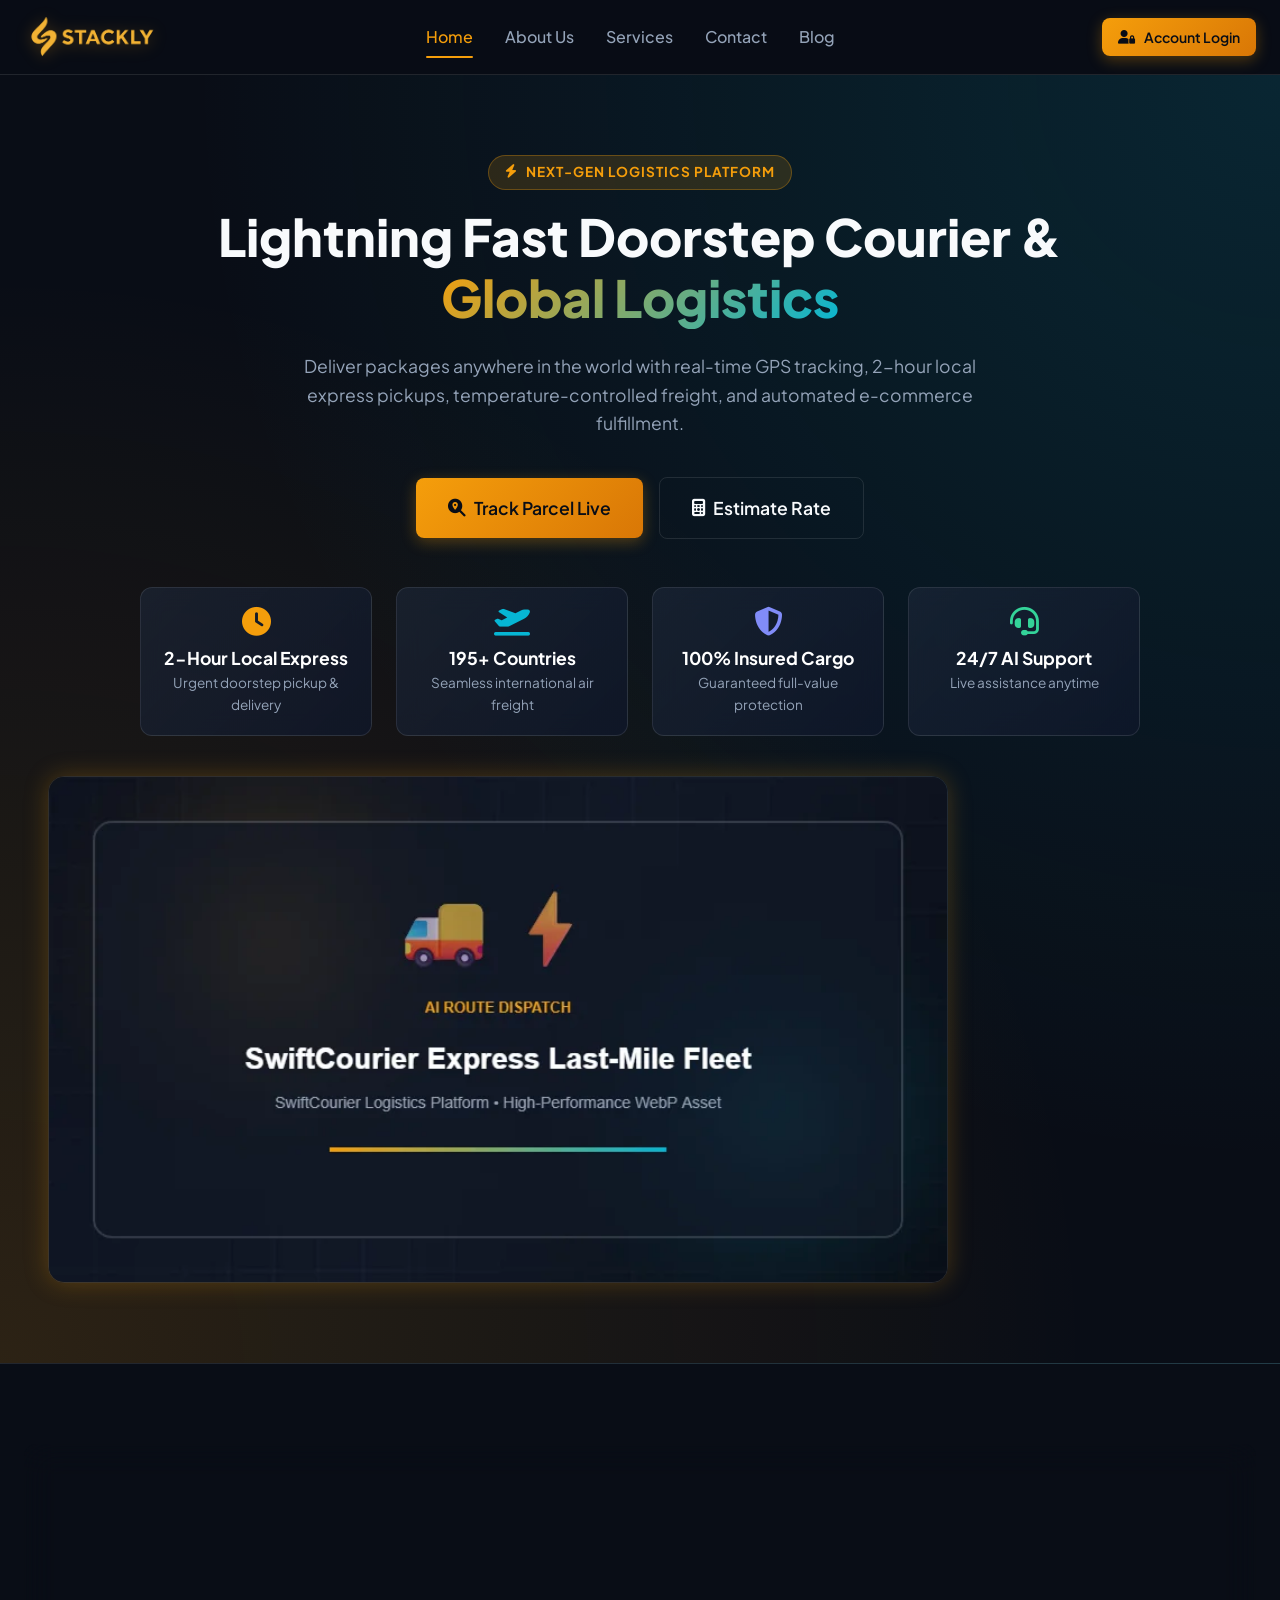
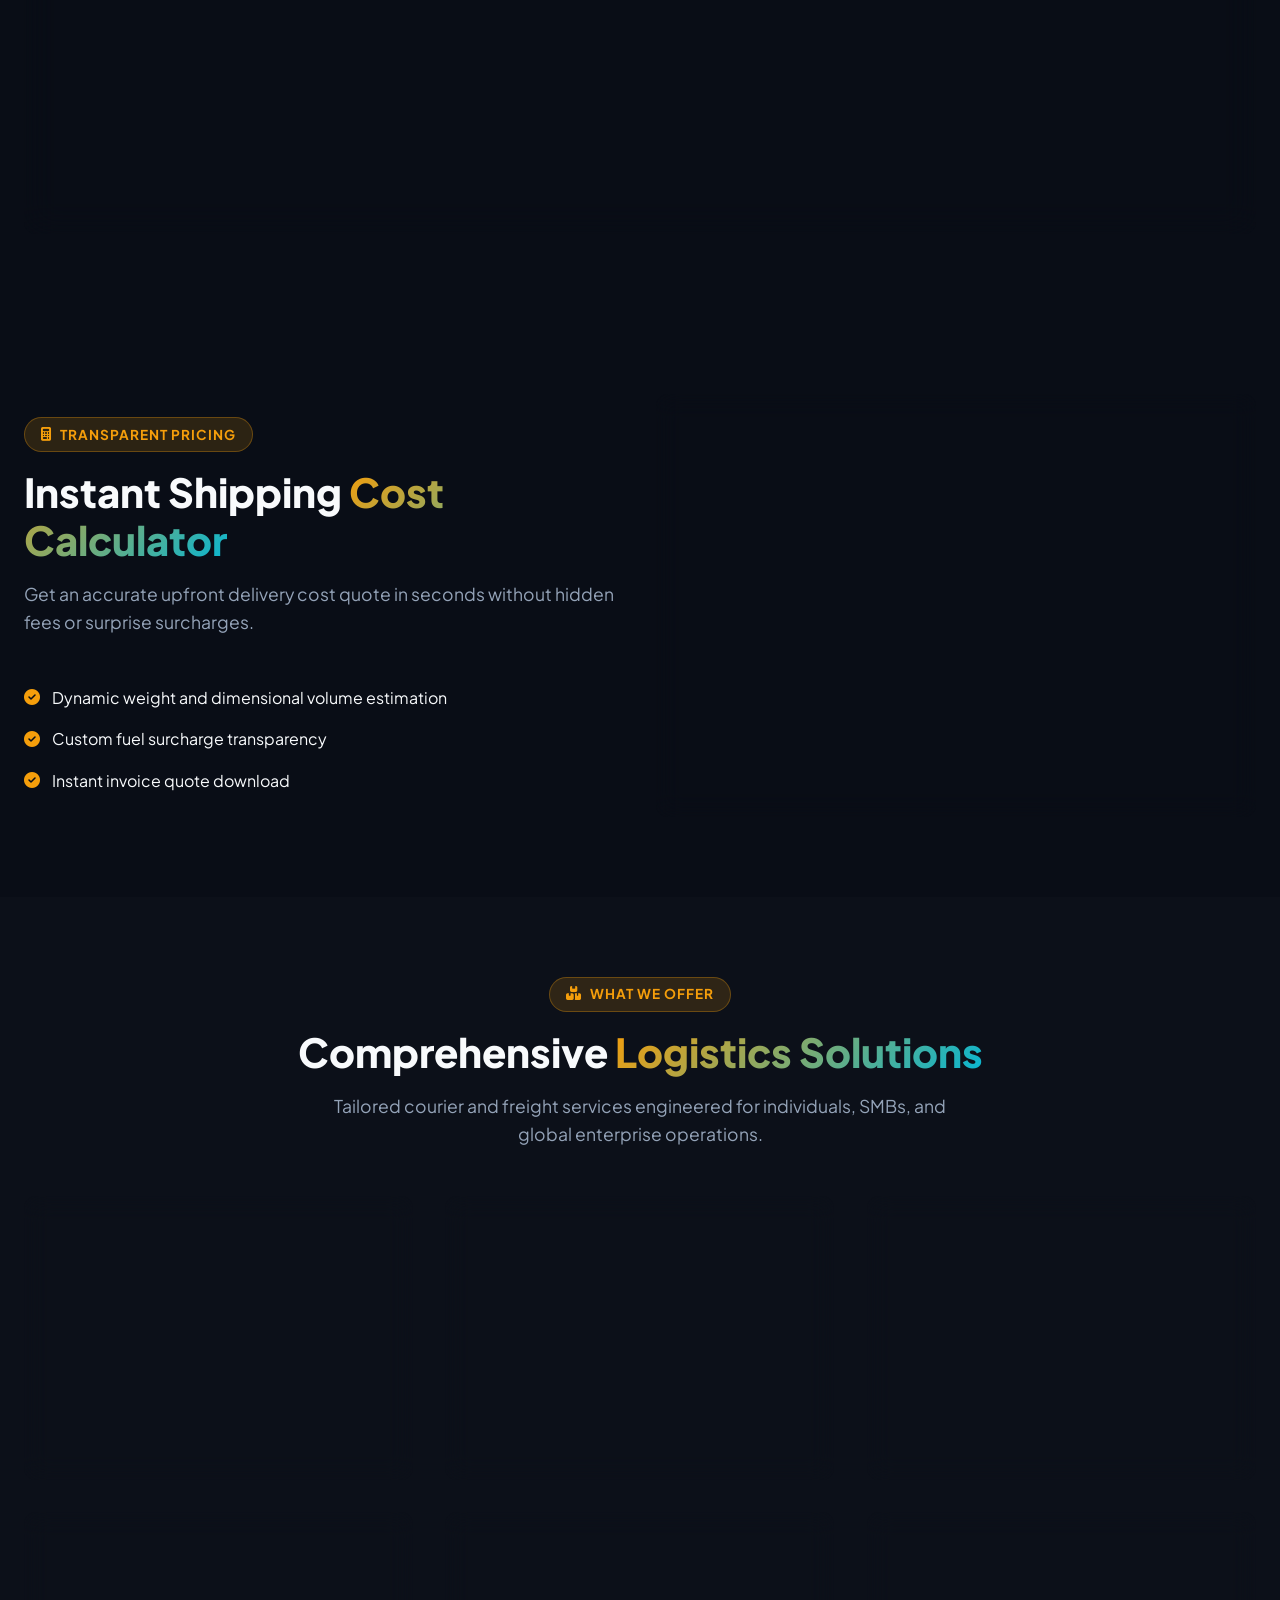
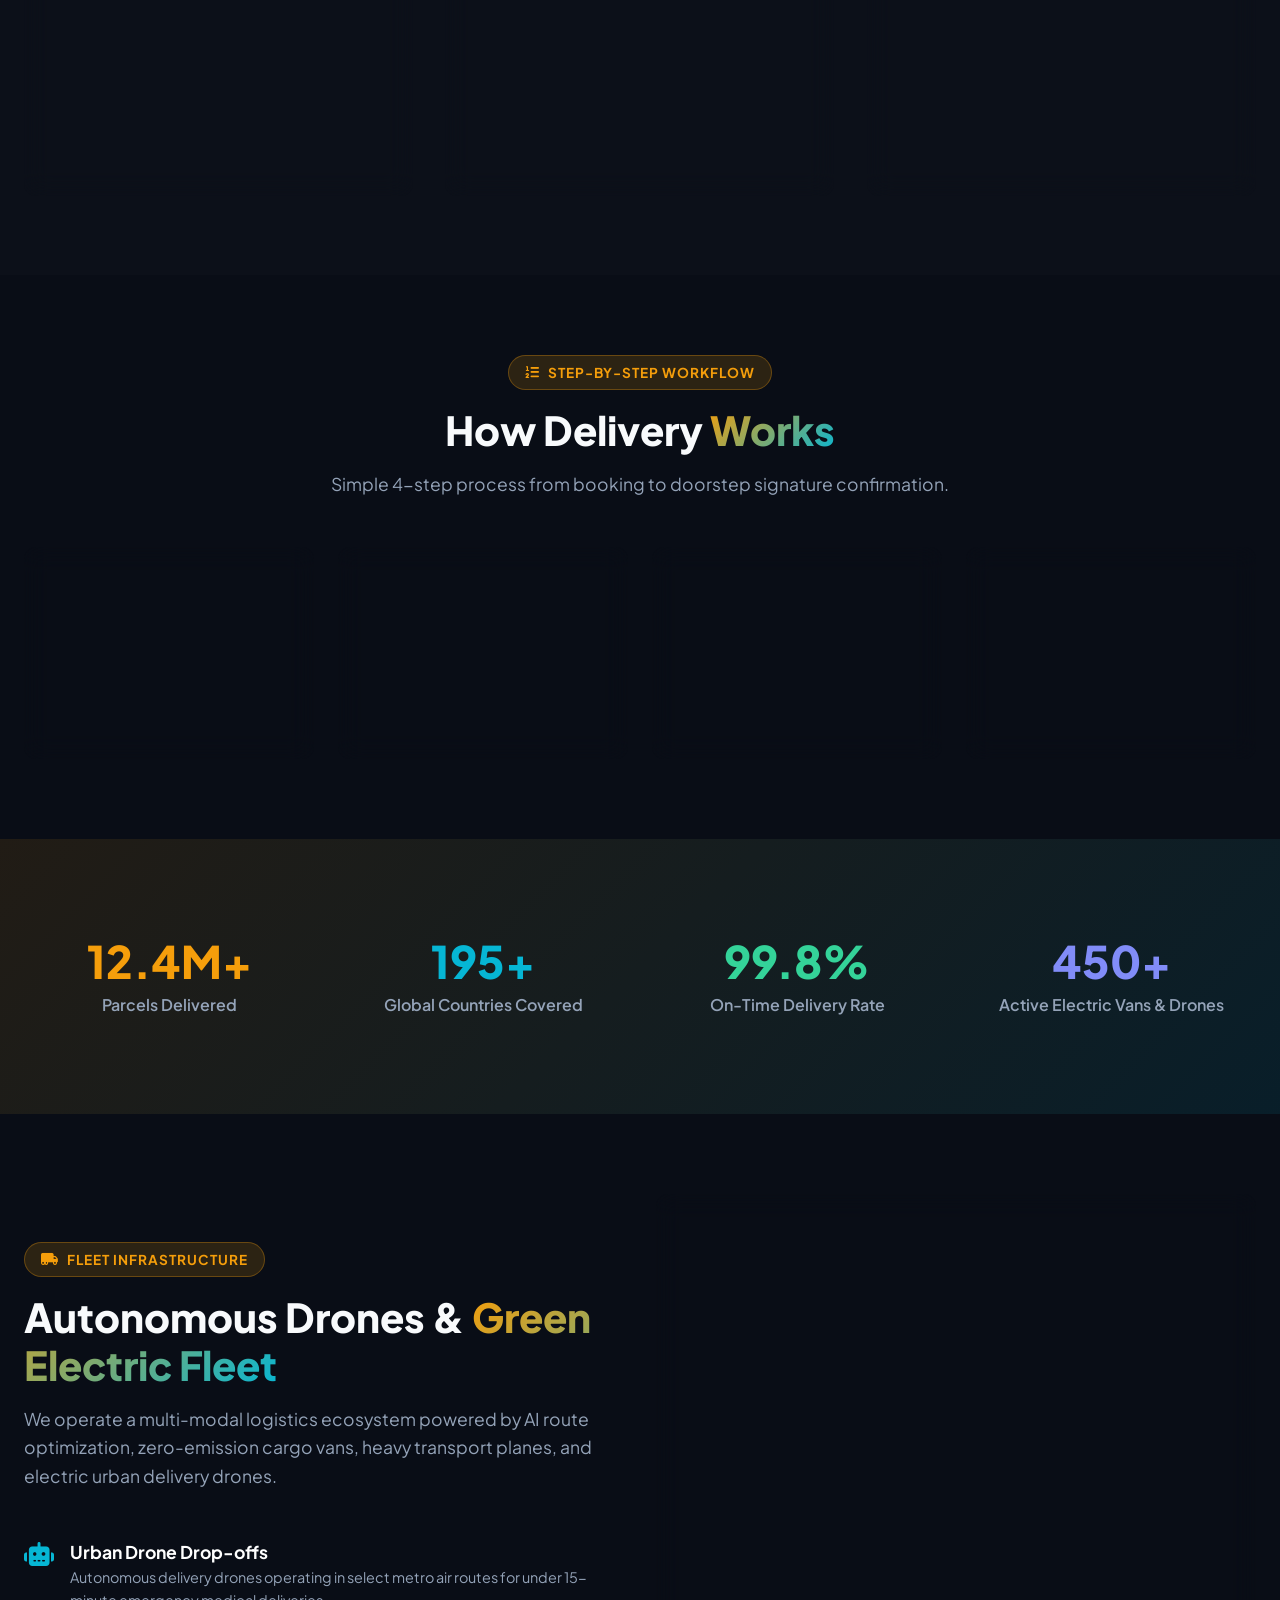
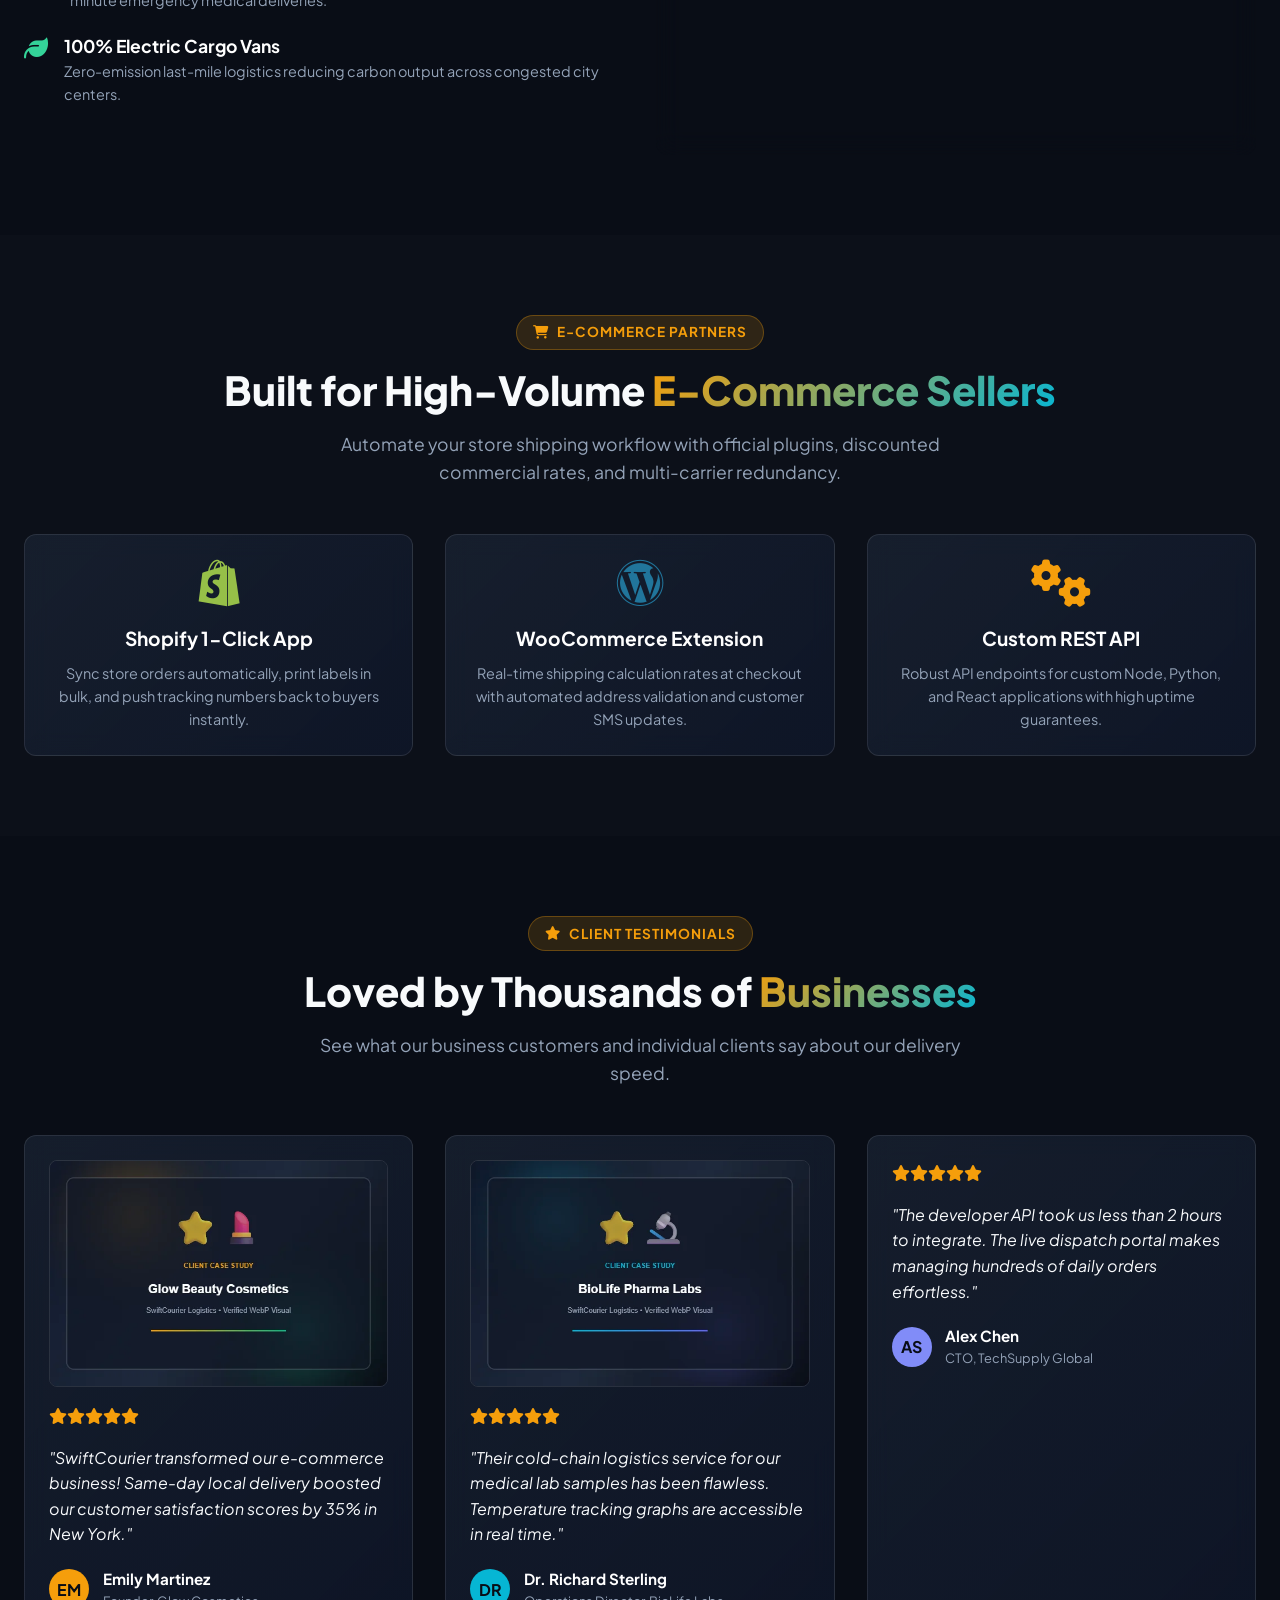
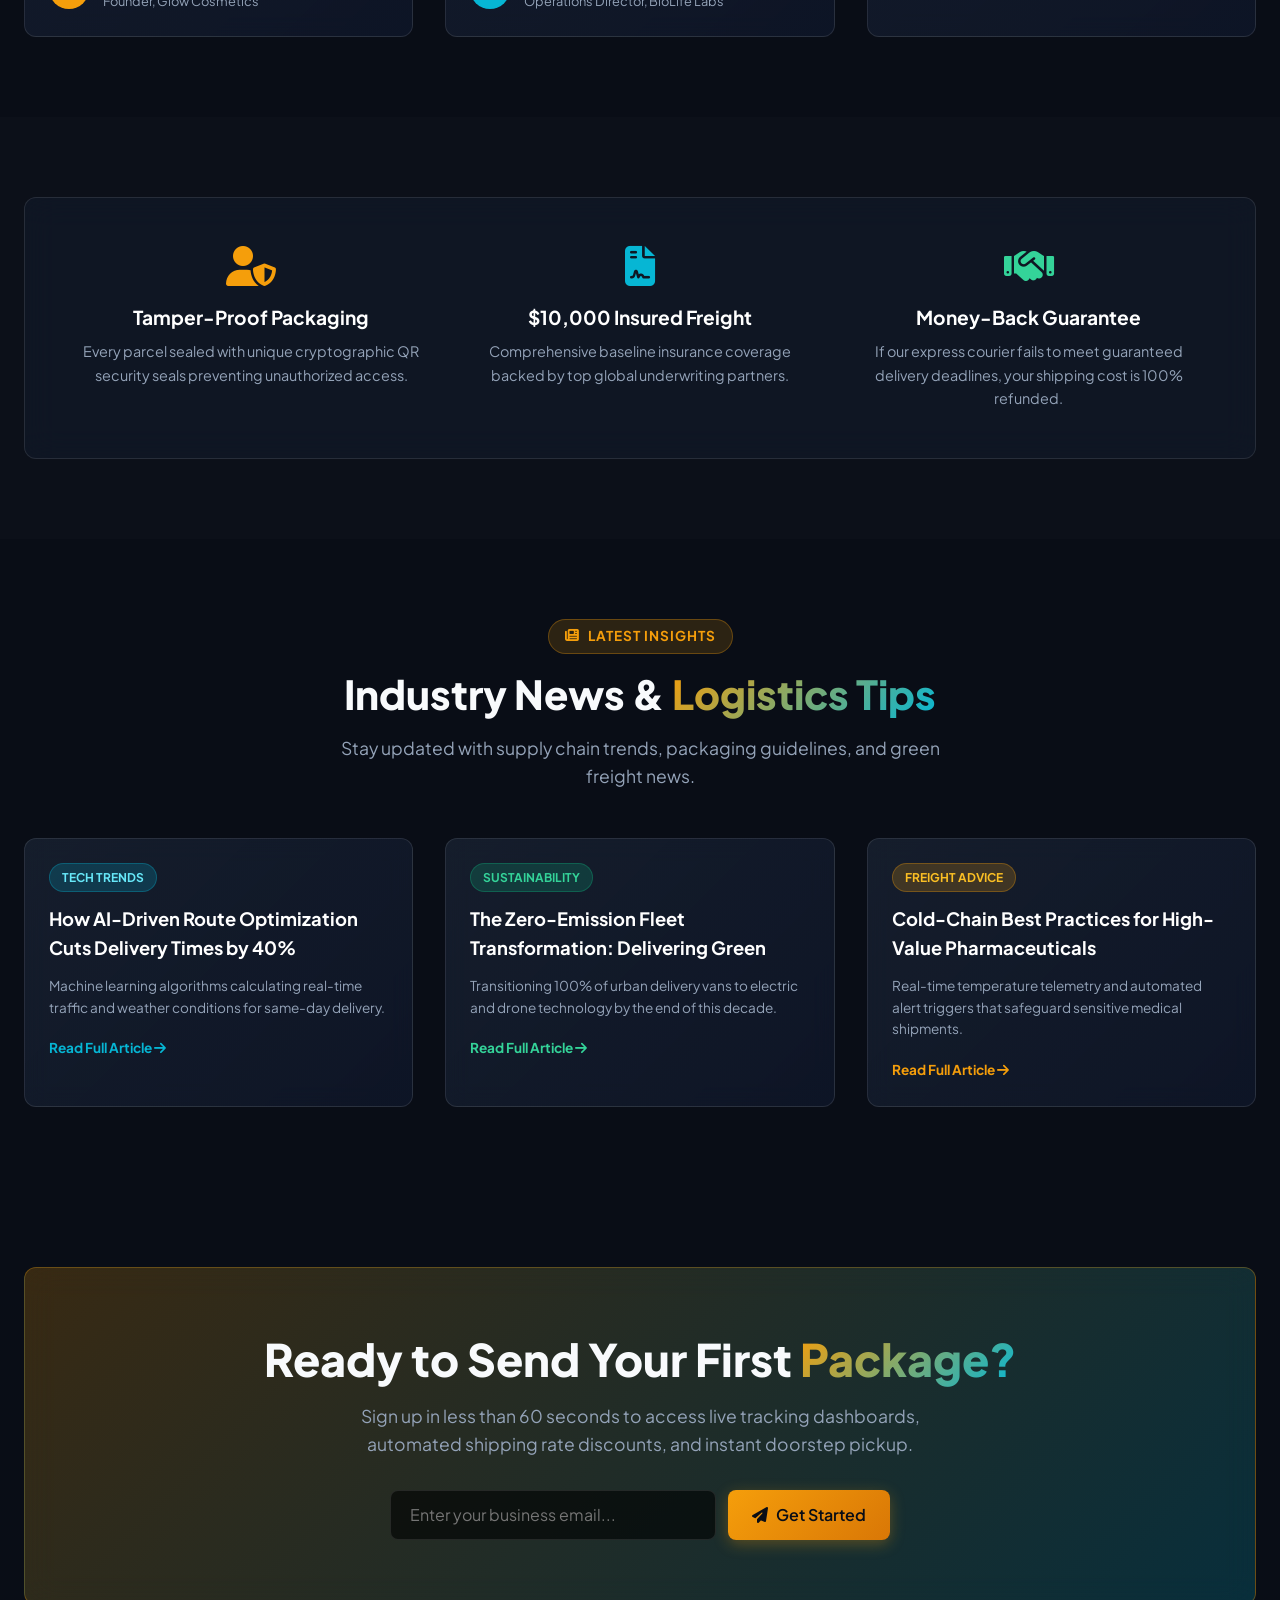
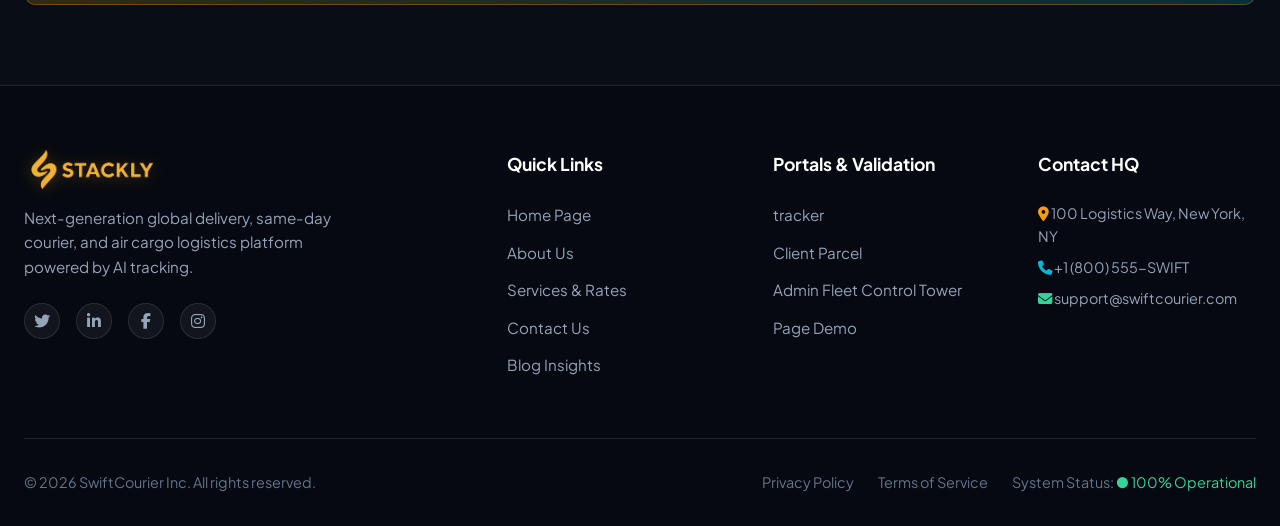
==== index.html @ ee533ea4 "Add files via upload" ====
<!DOCTYPE html>
<html lang="en">
<head>
  <meta charset="UTF-8">
  <meta name="viewport" content="width=device-width, initial-scale=1.0">
  <title>SwiftCourier | Fast, Smart & Global Courier Delivery Service</title>
  <meta name="description" content="Next-generation courier, express delivery, and global logistics service powered by real-time tracking, AI route optimization, and instant rate calculators.">
  <link rel="preconnect" href="https://fonts.googleapis.com">
  <link rel="preconnect" href="https://fonts.gstatic.com" crossorigin>
  <link href="https://fonts.googleapis.com/css2?family=Plus+Jakarta+Sans:wght@400;500;600;700;800&display=swap" rel="stylesheet">
  <link rel="stylesheet" href="https://cdnjs.cloudflare.com/ajax/libs/font-awesome/6.4.0/css/all.min.css">
  <link rel="stylesheet" href="css/main.css">
  <link rel="stylesheet" href="css/responsive.css">
</head>
<body>

  <!-- Site Navigation Header -->
  <header class="site-header">
    <div class="navbar">
      <a href="index.html" class="logo-brand">
        <img src="logo_0950.webp" alt="SwiftCourier Logo" class="brand-logo-img">
      </a>
      
      <nav class="nav-links">
        <a href="index.html" class="nav-link active">Home</a>
        <a href="about.html" class="nav-link">About Us</a>
        <a href="services.html" class="nav-link">Services</a>
        <a href="contact.html" class="nav-link">Contact</a>
        <a href="blog.html" class="nav-link">Blog</a>
      </nav>

      <div class="nav-actions">
        <a href="login.html" class="btn btn-primary btn-sm"><i class="fas fa-user-lock"></i> Account Login</a>
        <button class="mobile-toggle" aria-label="Toggle navigation menu"><i class="fas fa-bars"></i></button>
      </div>
    </div>
  </header>

  <!-- Mobile Drawer -->
  <div class="drawer-overlay"></div>
  <div class="mobile-nav-drawer">
    <div>
      <div class="logo-brand" style="margin-bottom: 2rem;">
        <img src="logo_0950.webp" alt="SwiftCourier Logo" class="brand-logo-img">
      </div>
      <ul style="display: flex; flex-direction: column; gap: 1rem;">
        <li><a href="index.html" class="nav-link active">Home</a></li>
        <li><a href="about.html" class="nav-link">About Us</a></li>
        <li><a href="services.html" class="nav-link">Services</a></li>
        <li><a href="contact.html" class="nav-link">Contact</a></li>
        <li><a href="blog.html" class="nav-link">Blog</a></li>
      </ul>
    </div>
    <div style="display: flex; flex-direction: column; gap: 1rem;">
      <a href="login.html" class="btn btn-primary" style="width: 100%;"><i class="fas fa-user-lock"></i> Account Login</a>
    </div>
  </div>

  <main>
    <!-- SECTION 1: HERO SECTION -->
    <section class="page-hero" style="padding-top: 5rem; padding-bottom: 5rem;">
      <div class="section-wrapper" style="padding-top: 0; padding-bottom: 0;">
        <span class="section-tag"><i class="fas fa-bolt"></i> Next-Gen Logistics Platform</span>
        <h1 class="section-title" style="font-size: 3.2rem; max-width: 900px; margin: 0 auto 1.5rem;">
          Lightning Fast Doorstep Courier & <span>Global Logistics</span>
        </h1>
        <p class="section-desc" style="max-width: 720px; margin: 0 auto 2.5rem;">
          Deliver packages anywhere in the world with real-time GPS tracking, 2-hour local express pickups, temperature-controlled freight, and automated e-commerce fulfillment.
        </p>
        <div class="hero-actions flex-center" style="gap: 1rem; margin-bottom: 3rem;">
          <a href="404.html" class="btn btn-primary btn-lg"><i class="fas fa-search-location"></i> Track Parcel Live</a>
          <a href="404.html" class="btn btn-outline btn-lg"><i class="fas fa-calculator"></i> Estimate Rate</a>
        </div>
        
        <div class="grid-4" style="max-width: 1000px; margin: 0 auto;">
          <div class="glass-card text-center" style="padding: 1.2rem;">
            <i class="fas fa-clock" style="font-size: 1.8rem; color: var(--primary); margin-bottom: 0.5rem;"></i>
            <h4 style="font-size: 1.1rem; color: #fff;">2-Hour Local Express</h4>
            <p style="font-size: 0.85rem; color: var(--text-muted);">Urgent doorstep pickup & delivery</p>
          </div>
          <div class="glass-card text-center" style="padding: 1.2rem;">
            <i class="fas fa-plane-departure" style="font-size: 1.8rem; color: var(--accent); margin-bottom: 0.5rem;"></i>
            <h4 style="font-size: 1.1rem; color: #fff;">195+ Countries</h4>
            <p style="font-size: 0.85rem; color: var(--text-muted);">Seamless international air freight</p>
          </div>
          <div class="glass-card text-center" style="padding: 1.2rem;">
            <i class="fas fa-shield-alt" style="font-size: 1.8rem; color: #818cf8; margin-bottom: 0.5rem;"></i>
            <h4 style="font-size: 1.1rem; color: #fff;">100% Insured Cargo</h4>
            <p style="font-size: 0.85rem; color: var(--text-muted);">Guaranteed full-value protection</p>
          </div>
          <div class="glass-card text-center" style="padding: 1.2rem;">
            <i class="fas fa-headset" style="font-size: 1.8rem; color: #34d399; margin-bottom: 0.5rem;"></i>
            <h4 style="font-size: 1.1rem; color: #fff;">24/7 AI Support</h4>
            <p style="font-size: 0.85rem; color: var(--text-muted);">Live assistance anytime</p>
          </div>
        </div>

        <div style="margin-top: 2.5rem; text-align: center;">
          <img src="assets/hero_delivery.webp" alt="SwiftCourier Express Delivery Fleet" style="width: 100%; max-width: 900px; border-radius: 16px; border: 1px solid var(--border-glass); box-shadow: var(--shadow-glow);">
        </div>
      </div>
    </section>

    <!-- SECTION 2: REAL-TIME TRACKING WIDGET -->
    <section id="trackingSection" class="section-wrapper">
      <div class="glass-panel" style="padding: 3rem; background: linear-gradient(135deg, rgba(17, 24, 39, 0.9) 0%, rgba(9, 13, 22, 0.95) 100%);">
        <div class="text-center">
          <span class="section-tag"><i class="fas fa-satellite"></i> Live Satellite Tracking</span>
          <h2 class="section-title">Track Your <span>Package Status</span></h2>
          <p class="section-desc">Enter your 10-digit tracking code below for instant live status updates.</p>
        </div>

        <form id="trackingForm" style="max-width: 650px; margin: 0 auto;">
          <div class="tracking-input-box" style="display: flex; gap: 0.75rem; background: rgba(0,0,0,0.5); padding: 0.5rem; border: 1px solid var(--border-glass); border-radius: var(--radius-sm);">
            <input type="text" id="trackingInput" class="form-input" placeholder="e.g. TRK-8849-NY" style="border: none; background: transparent; font-size: 1.1rem;" required>
            <button type="submit" class="btn btn-primary"><i class="fas fa-search"></i> Track Package</button>
          </div>
          <p style="font-size: 0.85rem; color: var(--text-dim); text-align: center; margin-top: 0.75rem;">
            Demo tracking codes to try: <strong style="color: var(--primary);">TRK-8849-NY</strong> or <strong style="color: var(--accent);">TRK-9921-LA</strong>
          </p>
        </form>

        <div id="trackingResultBox"></div>
      </div>
    </section>

    <!-- SECTION 3: INSTANT RATE & SHIPPING CALCULATOR -->
    <section id="calculatorSection" class="section-wrapper">
      <div class="grid-2" style="align-items: center;">
        <div>
          <span class="section-tag"><i class="fas fa-calculator"></i> Transparent Pricing</span>
          <h2 class="section-title">Instant Shipping <span>Cost Calculator</span></h2>
          <p class="section-desc">Get an accurate upfront delivery cost quote in seconds without hidden fees or surprise surcharges.</p>
          <ul style="display: flex; flex-direction: column; gap: 1rem;">
            <li style="display: flex; gap: 0.75rem; align-items: center;"><i class="fas fa-check-circle" style="color: var(--primary);"></i> Dynamic weight and dimensional volume estimation</li>
            <li style="display: flex; gap: 0.75rem; align-items: center;"><i class="fas fa-check-circle" style="color: var(--primary);"></i> Custom fuel surcharge transparency</li>
            <li style="display: flex; gap: 0.75rem; align-items: center;"><i class="fas fa-check-circle" style="color: var(--primary);"></i> Instant invoice quote download</li>
          </ul>
        </div>

        <div class="glass-card" style="padding: 2.5rem;">
          <h3 style="font-size: 1.3rem; margin-bottom: 1.5rem; color: #fff;">Estimate Delivery Cost</h3>
          <form id="rateCalcForm">
            <div class="form-group">
              <label class="form-label">Service Type</label>
              <select id="calcService" class="form-select">
                <option value="express">Standard Express Delivery</option>
                <option value="same-day">Same-Day Local Courier</option>
                <option value="air-cargo">International Priority Air Freight</option>
                <option value="cold-chain">Cold-Chain Temperature Controlled</option>
              </select>
            </div>
            <div class="grid-2" style="gap: 1rem;">
              <div class="form-group">
                <label class="form-label">Weight (kg)</label>
                <input type="number" id="calcWeight" class="form-input" value="2.5" min="0.1" step="0.1" required>
              </div>
              <div class="form-group">
                <label class="form-label">Destination Zone</label>
                <select id="calcDistance" class="form-select">
                  <option value="domestic">Domestic City-to-City</option>
                  <option value="regional">Regional Cross-Border</option>
                  <option value="international">Global International</option>
                </select>
              </div>
            </div>
            <button type="submit" class="btn btn-primary" style="width: 100%; margin-top: 0.5rem;"><i class="fas fa-calculator"></i> Calculate Estimate</button>
          </form>

          <div id="calcOutput" style="margin-top: 1.5rem;"></div>
        </div>
      </div>
    </section>

    <!-- SECTION 4: CORE SERVICES HIGHLIGHTS -->
    <section class="section-wrapper" style="background: rgba(255,255,255,0.01);">
      <div class="text-center">
        <span class="section-tag"><i class="fas fa-boxes"></i> What We Offer</span>
        <h2 class="section-title">Comprehensive <span>Logistics Solutions</span></h2>
        <p class="section-desc">Tailored courier and freight services engineered for individuals, SMBs, and global enterprise operations.</p>
      </div>

      <div class="grid-3">
        <div class="glass-card">
          <div style="width: 50px; height: 50px; background: var(--primary-light); color: var(--primary); border-radius: 10px; display: flex; align-items: center; justify-content: center; font-size: 1.5rem; margin-bottom: 1.25rem;">
            <i class="fas fa-motorcycle"></i>
          </div>
          <h3 style="font-size: 1.3rem; margin-bottom: 0.75rem; color: #fff;">Same-Day Express Courier</h3>
          <p style="color: var(--text-muted); font-size: 0.95rem; margin-bottom: 1.25rem;">Immediate courier dispatch for urgent document drop-offs and lightweight retail parcels within 2 to 4 hours.</p>
          <a href="404.html" style="color: var(--primary); font-weight: 700; font-size: 0.9rem;">Learn More <i class="fas fa-arrow-right"></i></a>
        </div>

        <div class="glass-card">
          <div style="width: 50px; height: 50px; background: var(--accent-light); color: var(--accent); border-radius: 10px; display: flex; align-items: center; justify-content: center; font-size: 1.5rem; margin-bottom: 1.25rem;">
            <i class="fas fa-plane"></i>
          </div>
          <h3 style="font-size: 1.3rem; margin-bottom: 0.75rem; color: #fff;">Global Air Cargo Freight</h3>
          <p style="color: var(--text-muted); font-size: 0.95rem; margin-bottom: 1.25rem;">Worldwide priority flight charters and commercial cargo freight with automated customs documentation clearance.</p>
          <a href="404.html" style="color: var(--accent); font-weight: 700; font-size: 0.9rem;">Learn More <i class="fas fa-arrow-right"></i></a>
        </div>

        <div class="glass-card">
          <div style="width: 50px; height: 50px; background: rgba(99, 102, 241, 0.15); color: #818cf8; border-radius: 10px; display: flex; align-items: center; justify-content: center; font-size: 1.5rem; margin-bottom: 1.25rem;">
            <i class="fas fa-snowflake"></i>
          </div>
          <h3 style="font-size: 1.3rem; margin-bottom: 0.75rem; color: #fff;">Cold-Chain & Fragile Logistics</h3>
          <p style="color: var(--text-muted); font-size: 0.95rem; margin-bottom: 1.25rem;">Temperature-controlled containers monitored by IoT sensors for vaccines, fresh food, and high-tech electronics.</p>
          <a href="404.html" style="color: #818cf8; font-weight: 700; font-size: 0.9rem;">Learn More <i class="fas fa-arrow-right"></i></a>
        </div>

        <div class="glass-card">
          <div style="width: 50px; height: 50px; background: rgba(16, 185, 129, 0.15); color: #34d399; border-radius: 10px; display: flex; align-items: center; justify-content: center; font-size: 1.5rem; margin-bottom: 1.25rem;">
            <i class="fas fa-warehouse"></i>
          </div>
          <h3 style="font-size: 1.3rem; margin-bottom: 0.75rem; color: #fff;">E-Commerce Warehousing</h3>
          <p style="color: var(--text-muted); font-size: 0.95rem; margin-bottom: 1.25rem;">Strategic micro-fulfillment centers offering automated pick, pack, and reverse logistics returns management.</p>
          <a href="404.html" style="color: #34d399; font-weight: 700; font-size: 0.9rem;">Learn More <i class="fas fa-arrow-right"></i></a>
        </div>

        <div class="glass-card">
          <div style="width: 50px; height: 50px; background: rgba(245, 158, 11, 0.15); color: var(--primary); border-radius: 10px; display: flex; align-items: center; justify-content: center; font-size: 1.5rem; margin-bottom: 1.25rem;">
            <i class="fas fa-door-open"></i>
          </div>
          <h3 style="font-size: 1.3rem; margin-bottom: 0.75rem; color: #fff;">Door-to-Door Pickup</h3>
          <p style="color: var(--text-muted); font-size: 0.95rem; margin-bottom: 1.25rem;">Schedule a courier directly to your home or office address with flexible pick-up time slot scheduling.</p>
          <a href="404.html" style="color: var(--primary); font-weight: 700; font-size: 0.9rem;">Learn More <i class="fas fa-arrow-right"></i></a>
        </div>

        <div class="glass-card">
          <div style="width: 50px; height: 50px; background: rgba(6, 182, 212, 0.15); color: var(--accent); border-radius: 10px; display: flex; align-items: center; justify-content: center; font-size: 1.5rem; margin-bottom: 1.25rem;">
            <i class="fas fa-code"></i>
          </div>
          <h3 style="font-size: 1.3rem; margin-bottom: 0.75rem; color: #fff;">Developer API Integrations</h3>
          <p style="color: var(--text-muted); font-size: 0.95rem; margin-bottom: 1.25rem;">Seamlessly integrate live tracking, rate quotes, and label creation directly into your custom checkout funnel.</p>
          <a href="404.html" style="color: var(--accent); font-weight: 700; font-size: 0.9rem;">Learn More <i class="fas fa-arrow-right"></i></a>
        </div>
      </div>
    </section>

    <!-- SECTION 5: HOW IT WORKS (4-STEP PROCESS) -->
    <section class="section-wrapper">
      <div class="text-center">
        <span class="section-tag"><i class="fas fa-list-ol"></i> Step-By-Step Workflow</span>
        <h2 class="section-title">How Delivery <span>Works</span></h2>
        <p class="section-desc">Simple 4-step process from booking to doorstep signature confirmation.</p>
      </div>

      <div class="grid-4" style="position: relative;">
        <div class="glass-card text-center" style="position: relative;">
          <div style="width: 45px; height: 45px; border-radius: 50%; background: var(--primary); color: #090d16; font-weight: 800; font-size: 1.2rem; display: flex; align-items: center; justify-content: center; margin: 0 auto 1rem;">1</div>
          <h4 style="font-size: 1.1rem; color: #fff; margin-bottom: 0.5rem;">Book Order Online</h4>
          <p style="font-size: 0.85rem; color: var(--text-muted);">Fill parcel dimensions & pick destination zone via our portal.</p>
        </div>

        <div class="glass-card text-center">
          <div style="width: 45px; height: 45px; border-radius: 50%; background: var(--accent); color: #090d16; font-weight: 800; font-size: 1.2rem; display: flex; align-items: center; justify-content: center; margin: 0 auto 1rem;">2</div>
          <h4 style="font-size: 1.1rem; color: #fff; margin-bottom: 0.5rem;">Doorstep Pickup</h4>
          <p style="font-size: 0.85rem; color: var(--text-muted);">Courier agent collects parcel within 30 minutes of booking confirmation.</p>
        </div>

        <div class="glass-card text-center">
          <div style="width: 45px; height: 45px; border-radius: 50%; background: #818cf8; color: #090d16; font-weight: 800; font-size: 1.2rem; display: flex; align-items: center; justify-content: center; margin: 0 auto 1rem;">3</div>
          <h4 style="font-size: 1.1rem; color: #fff; margin-bottom: 0.5rem;">Live AI In-Transit</h4>
          <p style="font-size: 0.85rem; color: var(--text-muted);">Real-time GPS tracking and automated SMS/email milestone alerts.</p>
        </div>

        <div class="glass-card text-center">
          <div style="width: 45px; height: 45px; border-radius: 50%; background: #34d399; color: #090d16; font-weight: 800; font-size: 1.2rem; display: flex; align-items: center; justify-content: center; margin: 0 auto 1rem;">4</div>
          <h4 style="font-size: 1.1rem; color: #fff; margin-bottom: 0.5rem;">Doorstep Handover</h4>
          <p style="font-size: 0.85rem; color: var(--text-muted);">Safe delivery with digital signature verification & photo proof.</p>
        </div>
      </div>
    </section>

    <!-- SECTION 6: GLOBAL IMPACT STATS COUNTER -->
    <section class="section-wrapper" style="background: linear-gradient(135deg, rgba(245, 158, 11, 0.1) 0%, rgba(6, 182, 212, 0.1) 100%); border-y: 1px solid var(--border-glass);">
      <div class="grid-4 stats-grid text-center">
        <div class="stat-card-item">
          <h2 class="counter-val" data-target="12.4" data-float="true" data-suffix="M+" style="color: var(--primary); font-weight: 800;">0</h2>
          <p style="color: var(--text-muted); font-weight: 600;">Parcels Delivered</p>
        </div>
        <div class="stat-card-item">
          <h2 class="counter-val" data-target="195" data-suffix="+" style="color: var(--accent); font-weight: 800;">0</h2>
          <p style="color: var(--text-muted); font-weight: 600;">Global Countries Covered</p>
        </div>
        <div class="stat-card-item">
          <h2 class="counter-val" data-target="99.8" data-float="true" data-suffix="%" style="color: #34d399; font-weight: 800;">0</h2>
          <p style="color: var(--text-muted); font-weight: 600;">On-Time Delivery Rate</p>
        </div>
        <div class="stat-card-item">
          <h2 class="counter-val" data-target="450" data-suffix="+" style="color: #818cf8; font-weight: 800;">0</h2>
          <p style="color: var(--text-muted); font-weight: 600;">Active Electric Vans & Drones</p>
        </div>
      </div>
    </section>

    <!-- SECTION 7: LOGISTICS FLEET SHOWCASE -->
    <section class="section-wrapper">
      <div class="grid-2" style="align-items: center;">
        <div>
          <span class="section-tag"><i class="fas fa-truck-moving"></i> Fleet Infrastructure</span>
          <h2 class="section-title">Autonomous Drones & <span>Green Electric Fleet</span></h2>
          <p class="section-desc">We operate a multi-modal logistics ecosystem powered by AI route optimization, zero-emission cargo vans, heavy transport planes, and electric urban delivery drones.</p>
          <div style="display: flex; flex-direction: column; gap: 1.25rem;">
            <div style="display: flex; gap: 1rem;">
              <i class="fas fa-robot" style="font-size: 1.5rem; color: var(--accent); margin-top: 4px;"></i>
              <div>
                <h4 style="color: #fff; font-size: 1.1rem;">Urban Drone Drop-offs</h4>
                <p style="color: var(--text-muted); font-size: 0.9rem;">Autonomous delivery drones operating in select metro air routes for under 15-minute emergency medical deliveries.</p>
              </div>
            </div>
            <div style="display: flex; gap: 1rem;">
              <i class="fas fa-leaf" style="font-size: 1.5rem; color: #34d399; margin-top: 4px;"></i>
              <div>
                <h4 style="color: #fff; font-size: 1.1rem;">100% Electric Cargo Vans</h4>
                <p style="color: var(--text-muted); font-size: 0.9rem;">Zero-emission last-mile logistics reducing carbon output across congested city centers.</p>
              </div>
            </div>
          </div>
        </div>

        <div class="glass-card text-center" style="padding: 2rem;">
          <img src="assets/fleet_showcase.webp" alt="Smart Automated Sorting Hubs & EV Fleet" style="width: 100%; border-radius: 12px; margin-bottom: 1.5rem; border: 1px solid var(--border-glass);">
          <h3 style="font-size: 1.6rem; color: #fff; margin-bottom: 1rem;">Smart Automated Sorting Hubs</h3>
          <p style="color: var(--text-muted); font-size: 0.95rem; margin-bottom: 1.5rem;">Robotic conveyor belts scanning and sorting over 85,000 packages per hour with zero human error.</p>
          <a href="404.html" class="btn btn-outline btn-sm">Explore Our Technology</a>
        </div>
      </div>
    </section>

    <!-- SECTION 8: ENTERPRISE E-COMMERCE SOLUTIONS -->
    <section class="section-wrapper" style="background: rgba(255,255,255,0.01);">
      <div class="text-center">
        <span class="section-tag"><i class="fas fa-shopping-cart"></i> E-Commerce Partners</span>
        <h2 class="section-title">Built for High-Volume <span>E-Commerce Sellers</span></h2>
        <p class="section-desc">Automate your store shipping workflow with official plugins, discounted commercial rates, and multi-carrier redundancy.</p>
      </div>

      <div class="grid-3">
        <div class="glass-card text-center">
          <i class="fab fa-shopify" style="font-size: 3rem; color: #96bf48; margin-bottom: 1rem;"></i>
          <h3 style="font-size: 1.2rem; color: #fff; margin-bottom: 0.5rem;">Shopify 1-Click App</h3>
          <p style="color: var(--text-muted); font-size: 0.9rem;">Sync store orders automatically, print labels in bulk, and push tracking numbers back to buyers instantly.</p>
        </div>
        <div class="glass-card text-center">
          <i class="fab fa-wordpress" style="font-size: 3rem; color: #21759b; margin-bottom: 1rem;"></i>
          <h3 style="font-size: 1.2rem; color: #fff; margin-bottom: 0.5rem;">WooCommerce Extension</h3>
          <p style="color: var(--text-muted); font-size: 0.9rem;">Real-time shipping calculation rates at checkout with automated address validation and customer SMS updates.</p>
        </div>
        <div class="glass-card text-center">
          <i class="fas fa-cogs" style="font-size: 3rem; color: var(--primary); margin-bottom: 1rem;"></i>
          <h3 style="font-size: 1.2rem; color: #fff; margin-bottom: 0.5rem;">Custom REST API</h3>
          <p style="color: var(--text-muted); font-size: 0.9rem;">Robust API endpoints for custom Node, Python, and React applications with high uptime guarantees.</p>
        </div>
      </div>
    </section>

    <!-- SECTION 9: TESTIMONIALS & SOCIAL PROOF -->
    <section class="section-wrapper">
      <div class="text-center">
        <span class="section-tag"><i class="fas fa-star"></i> Client Testimonials</span>
        <h2 class="section-title">Loved by Thousands of <span>Businesses</span></h2>
        <p class="section-desc">See what our business customers and individual clients say about our delivery speed.</p>
      </div>

      <div class="grid-3">
        <div class="glass-card">
          <img src="assets/review_glow.webp" alt="Glow Beauty Cosmetics Case Study" style="width: 100%; border-radius: 8px; margin-bottom: 1rem; border: 1px solid var(--border-glass);">
          <div style="color: var(--primary); margin-bottom: 1rem;">
            <i class="fas fa-star"></i><i class="fas fa-star"></i><i class="fas fa-star"></i><i class="fas fa-star"></i><i class="fas fa-star"></i>
          </div>
          <p style="color: var(--text-main); font-style: italic; margin-bottom: 1.25rem;">"SwiftCourier transformed our e-commerce business! Same-day local delivery boosted our customer satisfaction scores by 35% in New York."</p>
          <div style="display: flex; align-items: center; gap: 0.85rem;">
            <div style="width: 40px; height: 40px; border-radius: 50%; background: var(--primary); color: #090d16; font-weight: 700; display: flex; align-items: center; justify-content: center;">EM</div>
            <div>
              <h4 style="font-size: 0.95rem; color: #fff;">Emily Martinez</h4>
              <p style="font-size: 0.8rem; color: var(--text-muted);">Founder, Glow Cosmetics</p>
            </div>
          </div>
        </div>

        <div class="glass-card">
          <img src="assets/review_biolife.webp" alt="BioLife Pharma Case Study" style="width: 100%; border-radius: 8px; margin-bottom: 1rem; border: 1px solid var(--border-glass);">
          <div style="color: var(--primary); margin-bottom: 1rem;">
            <i class="fas fa-star"></i><i class="fas fa-star"></i><i class="fas fa-star"></i><i class="fas fa-star"></i><i class="fas fa-star"></i>
          </div>
          <p style="color: var(--text-main); font-style: italic; margin-bottom: 1.25rem;">"Their cold-chain logistics service for our medical lab samples has been flawless. Temperature tracking graphs are accessible in real time."</p>
          <div style="display: flex; align-items: center; gap: 0.85rem;">
            <div style="width: 40px; height: 40px; border-radius: 50%; background: var(--accent); color: #090d16; font-weight: 700; display: flex; align-items: center; justify-content: center;">DR</div>
            <div>
              <h4 style="font-size: 0.95rem; color: #fff;">Dr. Richard Sterling</h4>
              <p style="font-size: 0.8rem; color: var(--text-muted);">Operations Director, BioLife Labs</p>
            </div>
          </div>
        </div>

        <div class="glass-card">
          <div style="color: var(--primary); margin-bottom: 1rem;">
            <i class="fas fa-star"></i><i class="fas fa-star"></i><i class="fas fa-star"></i><i class="fas fa-star"></i><i class="fas fa-star"></i>
          </div>
          <p style="color: var(--text-main); font-style: italic; margin-bottom: 1.25rem;">"The developer API took us less than 2 hours to integrate. The live dispatch portal makes managing hundreds of daily orders effortless."</p>
          <div style="display: flex; align-items: center; gap: 0.85rem;">
            <div style="width: 40px; height: 40px; border-radius: 50%; background: #818cf8; color: #090d16; font-weight: 700; display: flex; align-items: center; justify-content: center;">AS</div>
            <div>
              <h4 style="font-size: 0.95rem; color: #fff;">Alex Chen</h4>
              <p style="font-size: 0.8rem; color: var(--text-muted);">CTO, TechSupply Global</p>
            </div>
          </div>
        </div>
      </div>
    </section>

    <!-- SECTION 10: SECURITY & GUARANTEE PROMISES -->
    <section class="section-wrapper" style="background: rgba(255,255,255,0.01);">
      <div class="glass-panel" style="padding: 3rem;">
        <div class="grid-3 text-center">
          <div>
            <i class="fas fa-user-shield" style="font-size: 2.5rem; color: var(--primary); margin-bottom: 1rem;"></i>
            <h3 style="font-size: 1.2rem; color: #fff; margin-bottom: 0.5rem;">Tamper-Proof Packaging</h3>
            <p style="color: var(--text-muted); font-size: 0.9rem;">Every parcel sealed with unique cryptographic QR security seals preventing unauthorized access.</p>
          </div>
          <div>
            <i class="fas fa-file-contract" style="font-size: 2.5rem; color: var(--accent); margin-bottom: 1rem;"></i>
            <h3 style="font-size: 1.2rem; color: #fff; margin-bottom: 0.5rem;">$10,000 Insured Freight</h3>
            <p style="color: var(--text-muted); font-size: 0.9rem;">Comprehensive baseline insurance coverage backed by top global underwriting partners.</p>
          </div>
          <div>
            <i class="fas fa-handshake" style="font-size: 2.5rem; color: #34d399; margin-bottom: 1rem;"></i>
            <h3 style="font-size: 1.2rem; color: #fff; margin-bottom: 0.5rem;">Money-Back Guarantee</h3>
            <p style="color: var(--text-muted); font-size: 0.9rem;">If our express courier fails to meet guaranteed delivery deadlines, your shipping cost is 100% refunded.</p>
          </div>
        </div>
      </div>
    </section>

    <!-- SECTION 11: RECENT NEWS & LOGISTICS ARTICLES -->
    <section class="section-wrapper">
      <div class="text-center">
        <span class="section-tag"><i class="fas fa-newspaper"></i> Latest Insights</span>
        <h2 class="section-title">Industry News & <span>Logistics Tips</span></h2>
        <p class="section-desc">Stay updated with supply chain trends, packaging guidelines, and green freight news.</p>
      </div>

      <div class="grid-3">
        <div class="glass-card">
          <span class="badge badge-info" style="margin-bottom: 0.75rem;">Tech Trends</span>
          <h3 style="font-size: 1.15rem; color: #fff; margin-bottom: 0.75rem;">How AI-Driven Route Optimization Cuts Delivery Times by 40%</h3>
          <p style="color: var(--text-muted); font-size: 0.85rem; margin-bottom: 1rem;">Machine learning algorithms calculating real-time traffic and weather conditions for same-day delivery.</p>
          <a href="404.html" style="color: var(--accent); font-weight: 700; font-size: 0.85rem;">Read Full Article <i class="fas fa-arrow-right"></i></a>
        </div>

        <div class="glass-card">
          <span class="badge badge-success" style="margin-bottom: 0.75rem;">Sustainability</span>
          <h3 style="font-size: 1.15rem; color: #fff; margin-bottom: 0.75rem;">The Zero-Emission Fleet Transformation: Delivering Green</h3>
          <p style="color: var(--text-muted); font-size: 0.85rem; margin-bottom: 1rem;">Transitioning 100% of urban delivery vans to electric and drone technology by the end of this decade.</p>
          <a href="404.html" style="color: #34d399; font-weight: 700; font-size: 0.85rem;">Read Full Article <i class="fas fa-arrow-right"></i></a>
        </div>

        <div class="glass-card">
          <span class="badge badge-warning" style="margin-bottom: 0.75rem;">Freight Advice</span>
          <h3 style="font-size: 1.15rem; color: #fff; margin-bottom: 0.75rem;">Cold-Chain Best Practices for High-Value Pharmaceuticals</h3>
          <p style="color: var(--text-muted); font-size: 0.85rem; margin-bottom: 1rem;">Real-time temperature telemetry and automated alert triggers that safeguard sensitive medical shipments.</p>
          <a href="404.html" style="color: var(--primary); font-weight: 700; font-size: 0.85rem;">Read Full Article <i class="fas fa-arrow-right"></i></a>
        </div>
      </div>
    </section>

    <!-- SECTION 12: CTA & NEWSLETTER SUBSCRIPTION -->
    <section class="section-wrapper">
      <div class="glass-panel text-center" style="padding: 4rem 2rem; background: linear-gradient(135deg, rgba(245, 158, 11, 0.2) 0%, rgba(6, 182, 212, 0.2) 100%); border: 1px solid var(--border-glow);">
        <h2 class="section-title" style="font-size: 2.8rem;">Ready to Send Your First <span>Package?</span></h2>
        <p class="section-desc" style="max-width: 600px; margin: 0 auto 2rem;">Sign up in less than 60 seconds to access live tracking dashboards, automated shipping rate discounts, and instant doorstep pickup.</p>
        
        <form class="newsletter-form" style="max-width: 500px; margin: 0 auto; display: flex; gap: 0.75rem;">
          <input type="email" class="form-input" placeholder="Enter your business email..." required style="background: rgba(0,0,0,0.6);">
          <button type="submit" class="btn btn-primary"><i class="fas fa-paper-plane"></i> Get Started</button>
        </form>
      </div>
    </section>
  </main>

  <!-- Site Footer -->
  <footer class="site-footer">
    <div class="footer-grid">
      <div>
        <a href="index.html" class="logo-brand">
          <img src="logo_0950.webp" alt="SwiftCourier Logo" class="brand-logo-img">
        </a>
        <p class="footer-brand-desc">Next-generation global delivery, same-day courier, and air cargo logistics platform powered by AI tracking.</p>
        <div class="social-icons">
          <a href="404.html" class="social-icon" aria-label="Twitter / X"><i class="fab fa-twitter"></i></a>
          <a href="404.html" class="social-icon" aria-label="LinkedIn"><i class="fab fa-linkedin-in"></i></a>
          <a href="404.html" class="social-icon" aria-label="Facebook"><i class="fab fa-facebook-f"></i></a>
          <a href="404.html" class="social-icon" aria-label="Instagram"><i class="fab fa-instagram"></i></a>
        </div>
      </div>

      <div>
        <h4 class="footer-title">Quick Links</h4>
        <ul class="footer-links">
          <li><a href="index.html">Home Page</a></li>
          <li><a href="about.html">About Us</a></li>
          <li><a href="services.html">Services & Rates</a></li>
          <li><a href="contact.html">Contact Us</a></li>
          <li><a href="blog.html">Blog Insights</a></li>
        </ul>
      </div>

      <div>
        <h4 class="footer-title">Portals & Validation</h4>
        <ul class="footer-links">
          <li><a href="404.html">tracker</a></li>
          <li><a href="404.html">Client Parcel </a></li>
          <li><a href="404.html">Admin Fleet Control Tower</a></li>
          <li><a href="404.html"> Page Demo</a></li>
        </ul>
      </div>

      <div>
        <h4 class="footer-title">Contact HQ</h4>
        <p style="color: var(--text-muted); font-size: 0.9rem; margin-bottom: 0.5rem;"><i class="fas fa-map-marker-alt" style="color: var(--primary);"></i> 100 Logistics Way, New York, NY</p>
        <p style="color: var(--text-muted); font-size: 0.9rem; margin-bottom: 0.5rem;"><i class="fas fa-phone" style="color: var(--accent);"></i> +1 (800) 555-SWIFT</p>
        <p style="color: var(--text-muted); font-size: 0.9rem;"><i class="fas fa-envelope" style="color: #34d399;"></i> support@swiftcourier.com</p>
      </div>
    </div>

    <div class="footer-bottom">
      <p>&copy; 2026 SwiftCourier Inc. All rights reserved.</p>
      <div style="display: flex; gap: 1.5rem;">
        <a href="#">Privacy Policy</a>
        <a href="#">Terms of Service</a>
        <a href="#">System Status: <span style="color: #34d399;">● 100% Operational</span></a>
      </div>
    </div>
  </footer>

  <script src="js/data.js"></script>
  <script src="js/app.js"></script>
</body>
</html>
---- css/main.css ----
/* SwiftCourier - Main Design System & Theme CSS */

:root {
  --bg-dark: #090d16;
  --bg-card: #111827;
  --bg-card-hover: #1f293d;
  --bg-glass: rgba(17, 24, 39, 0.75);
  --border-glass: rgba(255, 255, 255, 0.1);
  --border-glow: rgba(245, 158, 11, 0.3);
  
  --primary: #f59e0b;        /* Electric Amber */
  --primary-hover: #d97706;
  --primary-light: rgba(245, 158, 11, 0.15);
  
  --accent: #06b6d4;         /* Neon Cyan */
  --accent-light: rgba(6, 182, 212, 0.15);
  
  --secondary: #6366f1;      /* Indigo */
  --success: #10b981;        /* Emerald */
  --warning: #f59e0b;
  --danger: #ef4444;
  
  --text-main: #f8fafc;
  --text-muted: #94a3b8;
  --text-dim: #64748b;
  
  --font-family: 'Plus Jakarta Sans', -apple-system, BlinkMacSystemFont, 'Segoe UI', Roboto, sans-serif;
  --radius-sm: 8px;
  --radius-md: 12px;
  --radius-lg: 20px;
  --radius-full: 9999px;
  
  --shadow-sm: 0 4px 12px rgba(0, 0, 0, 0.25);
  --shadow-glow: 0 0 25px rgba(245, 158, 11, 0.25);
  --shadow-cyan: 0 0 25px rgba(6, 182, 212, 0.25);
  --transition: all 0.3s cubic-bezier(0.4, 0, 0.2, 1);
}

* {
  margin: 0;
  padding: 0;
  box-sizing: border-box;
}

html {
  scroll-behavior: smooth;
  font-size: 16px;
}

body {
  background-color: var(--bg-dark);
  color: var(--text-main);
  font-family: var(--font-family);
  line-height: 1.6;
  overflow-x: hidden;
  min-height: 100vh;
  display: flex;
  flex-direction: column;
}

a {
  color: inherit;
  text-decoration: none;
  transition: var(--transition);
}

ul {
  list-style: none;
}

img {
  max-width: 100%;
  height: auto;
  display: block;
}

button, input, select, textarea {
  font-family: inherit;
  font-size: inherit;
  color: inherit;
  outline: none;
  border: none;
}

/* Glassmorphism Utilities */
.glass-panel {
  background: var(--bg-glass);
  backdrop-filter: blur(16px);
  -webkit-backdrop-filter: blur(16px);
  border: 1px solid var(--border-glass);
  border-radius: var(--radius-md);
}

.glass-card {
  background: linear-gradient(135deg, rgba(30, 41, 59, 0.6) 0%, rgba(15, 23, 42, 0.8) 100%);
  backdrop-filter: blur(12px);
  border: 1px solid var(--border-glass);
  border-radius: var(--radius-md);
  padding: 1.5rem;
  transition: var(--transition);
}

.glass-card:hover {
  transform: translateY(-5px);
  border-color: var(--border-glow);
  box-shadow: var(--shadow-glow);
}

/* Header & Navbar */
.site-header {
  position: sticky;
  top: 0;
  z-index: 1000;
  background: rgba(9, 13, 22, 0.85);
  backdrop-filter: blur(20px);
  -webkit-backdrop-filter: blur(20px);
  border-bottom: 1px solid var(--border-glass);
}

.navbar {
  max-width: 1280px;
  margin: 0 auto;
  padding: 1rem 1.5rem;
  display: flex;
  align-items: center;
  justify-content: space-between;
}

.logo-brand {
  display: flex;
  align-items: center;
  gap: 0.75rem;
  font-weight: 800;
  font-size: 1.4rem;
  letter-spacing: -0.5px;
  color: #fff;
}

.brand-logo-img {
  height: 40px;
  width: auto;
  max-width: 180px;
  object-fit: contain;
  filter: drop-shadow(0 2px 8px rgba(245, 158, 11, 0.3));
  transition: var(--transition);
}

.brand-logo-img:hover {
  transform: scale(1.04);
}

.logo-icon {
  width: 40px;
  height: 40px;
  background: linear-gradient(135deg, var(--primary) 0%, var(--primary-hover) 100%);
  border-radius: var(--radius-sm);
  display: flex;
  align-items: center;
  justify-content: center;
  color: #090d16;
  font-size: 1.25rem;
  box-shadow: 0 0 15px rgba(245, 158, 11, 0.4);
}

.logo-text span {
  color: var(--primary);
}

.nav-links {
  display: flex;
  align-items: center;
  gap: 2rem;
}

.nav-link {
  font-weight: 500;
  color: var(--text-muted);
  position: relative;
  padding: 0.5rem 0;
}

.nav-link:hover, .nav-link.active {
  color: var(--primary);
}

.nav-link.active::after {
  content: '';
  position: absolute;
  bottom: 0;
  left: 0;
  width: 100%;
  height: 2px;
  background: var(--primary);
  border-radius: var(--radius-full);
}

.nav-actions {
  display: flex;
  align-items: center;
  gap: 1rem;
}

.mobile-toggle {
  display: none;
  font-size: 1.5rem;
  background: none;
  color: var(--text-main);
  cursor: pointer;
}

/* Mobile Drawer Navigation */
.mobile-nav-drawer {
  position: fixed;
  top: 0;
  right: -100%;
  width: 85%;
  max-width: 340px;
  height: 100vh;
  background: var(--bg-card);
  z-index: 1001;
  padding: 2rem 1.5rem;
  box-shadow: -10px 0 30px rgba(0, 0, 0, 0.8);
  transition: right 0.4s ease;
  display: flex;
  flex-direction: column;
  justify-content: space-between;
}

.mobile-nav-drawer.open {
  right: 0;
}

.drawer-overlay {
  position: fixed;
  top: 0;
  left: 0;
  width: 100vw;
  height: 100vh;
  background: rgba(0,0,0,0.6);
  backdrop-filter: blur(4px);
  z-index: 1000;
  display: none;
}

.drawer-overlay.active {
  display: block;
}

/* Button Variants */
.btn {
  display: inline-flex;
  align-items: center;
  justify-content: center;
  gap: 0.5rem;
  padding: 0.75rem 1.5rem;
  font-weight: 600;
  border-radius: var(--radius-sm);
  cursor: pointer;
  transition: var(--transition);
  white-space: nowrap;
}

.btn-primary {
  background: linear-gradient(135deg, var(--primary) 0%, #d97706 100%);
  color: #090d16;
  box-shadow: 0 4px 15px rgba(245, 158, 11, 0.3);
}

.btn-primary:hover {
  transform: translateY(-2px);
  box-shadow: var(--shadow-glow);
}

.btn-outline {
  background: transparent;
  border: 1px solid var(--border-glass);
  color: var(--text-main);
}

.btn-outline:hover {
  border-color: var(--primary);
  color: var(--primary);
  background: var(--primary-light);
}

.btn-accent {
  background: linear-gradient(135deg, var(--accent) 0%, #0891b2 100%);
  color: #090d16;
  box-shadow: 0 4px 15px rgba(6, 182, 212, 0.3);
}

.btn-accent:hover {
  transform: translateY(-2px);
  box-shadow: var(--shadow-cyan);
}

.btn-sm {
  padding: 0.5rem 1rem;
  font-size: 0.875rem;
}

.btn-lg {
  padding: 1rem 2rem;
  font-size: 1.1rem;
}

/* Page Layout Wrappers */
.section-wrapper {
  padding: 5rem 1.5rem;
  max-width: 1280px;
  margin: 0 auto;
  width: 100%;
}

.section-tag {
  display: inline-flex;
  align-items: center;
  gap: 0.5rem;
  padding: 0.35rem 1rem;
  border-radius: var(--radius-full);
  background: var(--primary-light);
  border: 1px solid rgba(245, 158, 11, 0.3);
  color: var(--primary);
  font-size: 0.85rem;
  font-weight: 700;
  text-transform: uppercase;
  letter-spacing: 1px;
  margin-bottom: 1rem;
}

.section-title {
  font-size: 2.5rem;
  font-weight: 800;
  line-height: 1.2;
  margin-bottom: 1rem;
}

.section-title span {
  background: linear-gradient(135deg, var(--primary) 0%, var(--accent) 100%);
  -webkit-background-clip: text;
  -webkit-text-fill-color: transparent;
}

.section-desc {
  color: var(--text-muted);
  max-width: 650px;
  font-size: 1.1rem;
  margin-bottom: 3rem;
}

.text-center {
  text-align: center;
}

.text-center .section-desc {
  margin-left: auto;
  margin-right: auto;
}

/* Page Inner Hero Banner */
.page-hero {
  background: radial-gradient(circle at top right, rgba(6, 182, 212, 0.15) 0%, transparent 60%),
              radial-gradient(circle at bottom left, rgba(245, 158, 11, 0.15) 0%, transparent 60%),
              var(--bg-dark);
  padding: 6rem 1.5rem 4rem;
  border-bottom: 1px solid var(--border-glass);
  text-align: center;
}

.breadcrumbs {
  display: flex;
  align-items: center;
  justify-content: center;
  gap: 0.5rem;
  color: var(--text-dim);
  font-size: 0.9rem;
  margin-top: 1rem;
}

.breadcrumbs a {
  color: var(--text-muted);
}

.breadcrumbs a:hover {
  color: var(--primary);
}

/* Badge Styles */
.badge {
  display: inline-flex;
  align-items: center;
  padding: 0.25rem 0.75rem;
  border-radius: var(--radius-full);
  font-size: 0.75rem;
  font-weight: 700;
  text-transform: uppercase;
}

.badge-success { background: rgba(16, 185, 129, 0.2); color: #34d399; border: 1px solid rgba(16, 185, 129, 0.3); }
.badge-warning { background: rgba(245, 158, 11, 0.2); color: #fbbf24; border: 1px solid rgba(245, 158, 11, 0.3); }
.badge-primary { background: rgba(99, 102, 241, 0.2); color: #a5b4fc; border: 1px solid rgba(99, 102, 241, 0.3); }
.badge-info { background: rgba(6, 182, 212, 0.2); color: #67e8f9; border: 1px solid rgba(6, 182, 212, 0.3); }

/* Stats Counters */
.counter-val {
  font-size: clamp(2rem, 5vw, 2.8rem);
  font-weight: 800;
  line-height: 1.15;
  margin-bottom: 0.35rem;
  white-space: nowrap;
}

.stat-card-item {
  padding: 1rem 0.5rem;
}

/* Standard Forms & Inputs */
.form-group {
  margin-bottom: 1.25rem;
  display: flex;
  flex-direction: column;
  gap: 0.5rem;
}

.form-label {
  font-weight: 600;
  font-size: 0.9rem;
  color: var(--text-muted);
}

.form-input, .form-select, .form-textarea {
  width: 100%;
  padding: 0.85rem 1.2rem;
  background: rgba(15, 23, 42, 0.8);
  border: 1px solid var(--border-glass);
  border-radius: var(--radius-sm);
  color: var(--text-main);
  transition: var(--transition);
}

.form-input:focus, .form-select:focus, .form-textarea:focus {
  border-color: var(--primary);
  box-shadow: 0 0 10px rgba(245, 158, 11, 0.2);
}

/* Footer Styling */
.site-footer {
  background: #060911;
  border-top: 1px solid var(--border-glass);
  margin-top: auto;
  padding: 4rem 1.5rem 2rem;
}

.footer-grid {
  max-width: 1280px;
  margin: 0 auto;
  display: grid;
  grid-template-columns: 2fr repeat(3, 1fr);
  gap: 3rem;
  margin-bottom: 3rem;
}

.footer-brand-desc {
  color: var(--text-muted);
  margin: 1rem 0 1.5rem;
  max-width: 320px;
  font-size: 0.95rem;
}

.footer-title {
  font-size: 1.1rem;
  font-weight: 700;
  color: #fff;
  margin-bottom: 1.5rem;
}

.footer-links li {
  margin-bottom: 0.75rem;
}

.footer-links a {
  color: var(--text-muted);
  font-size: 0.95rem;
}

.footer-links a:hover {
  color: var(--primary);
  padding-left: 4px;
}

.footer-bottom {
  max-width: 1280px;
  margin: 0 auto;
  padding-top: 2rem;
  border-top: 1px solid var(--border-glass);
  display: flex;
  align-items: center;
  justify-content: space-between;
  color: var(--text-dim);
  font-size: 0.9rem;
}

.social-icons {
  display: flex;
  gap: 1rem;
}

.social-icon {
  width: 36px;
  height: 36px;
  border-radius: 50%;
  background: rgba(255, 255, 255, 0.05);
  display: flex;
  align-items: center;
  justify-content: center;
  color: var(--text-muted);
  border: 1px solid var(--border-glass);
}

.social-icon:hover {
  background: var(--primary);
  color: #090d16;
  border-color: var(--primary);
}
---- css/responsive.css ----
/* SwiftCourier - Responsive Stylesheet (From 320px Upwards) */

/* Ultra Small Devices (320px to 480px) */
@media (max-width: 480px) {
  html {
    font-size: 14px;
  }
  
  .section-wrapper {
    padding: 3rem 1rem;
  }
  
  .section-title {
    font-size: 1.85rem;
  }

  .navbar {
    padding: 0.85rem 1rem;
  }

  .nav-links {
    display: none;
  }

  .mobile-toggle {
    display: block;
  }

  .hero-actions {
    flex-direction: column;
    width: 100%;
  }

  .hero-actions .btn {
    width: 100%;
  }

  .footer-grid {
    grid-template-columns: 1fr !important;
    gap: 2.25rem;
    text-align: center;
  }

  .site-footer {
    padding: 3rem 1rem 1.5rem;
  }

  .footer-grid .logo-brand {
    justify-content: center;
  }

  .footer-brand-desc {
    margin: 1rem auto 1.25rem;
    max-width: 100%;
  }

  .social-icons {
    justify-content: center;
  }

  .footer-title {
    margin-bottom: 1rem;
    font-size: 1.05rem;
  }

  .footer-links a {
    display: inline-block;
    padding: 0.3rem 0;
    font-size: 0.9rem;
  }

  .footer-bottom {
    flex-direction: column;
    gap: 1.25rem;
    text-align: center;
    padding-top: 1.5rem;
  }

  .footer-bottom > div {
    flex-direction: column;
    gap: 0.65rem !important;
    align-items: center;
  }

  .grid-2, .grid-3, .grid-4 {
    grid-template-columns: 1fr !important;
  }

  .stats-grid {
    grid-template-columns: 1fr !important;
    gap: 1.5rem !important;
  }

  .stat-card-item {
    padding: 1.25rem 1rem;
    background: rgba(255, 255, 255, 0.02);
    border: 1px solid var(--border-glass);
    border-radius: var(--radius-md);
  }

  .counter-val {
    font-size: 2.2rem !important;
  }
  
  .tracking-input-box {
    flex-direction: column;
  }
  
  .tracking-input-box .btn {
    width: 100%;
  }
}

/* Mobile & Small Tablets (320px to 768px) */
@media (max-width: 768px) {
  .nav-links {
    display: none;
  }

  .nav-actions .btn {
    display: none !important;
  }

  .mobile-toggle {
    display: block;
    font-size: 1.5rem;
  }

  .section-title {
    font-size: 2.1rem;
  }

  .grid-2 {
    grid-template-columns: 1fr !important;
  }

  .grid-3 {
    grid-template-columns: 1fr !important;
  }

  .grid-4 {
    grid-template-columns: repeat(2, 1fr) !important;
  }

  .footer-grid {
    grid-template-columns: 1fr 1fr;
  }
  
  .dashboard-layout {
    flex-direction: column;
  }

  .dashboard-sidebar {
    width: 100% !important;
    position: relative !important;
    height: auto !important;
  }
}

/* Medium Tablets & Laptops (769px to 1024px) */
@media (min-width: 769px) and (max-width: 1024px) {
  .grid-4 {
    grid-template-columns: repeat(2, 1fr) !important;
  }

  .footer-grid {
    grid-template-columns: 2fr repeat(3, 1fr);
  }
}

/* Utility Grid Systems */
.grid-2 {
  display: grid;
  grid-template-columns: repeat(2, 1fr);
  gap: 2rem;
}

.grid-3 {
  display: grid;
  grid-template-columns: repeat(3, 1fr);
  gap: 2rem;
}

.grid-4 {
  display: grid;
  grid-template-columns: repeat(4, 1fr);
  gap: 1.5rem;
}

.flex-center {
  display: flex;
  align-items: center;
  justify-content: center;
}
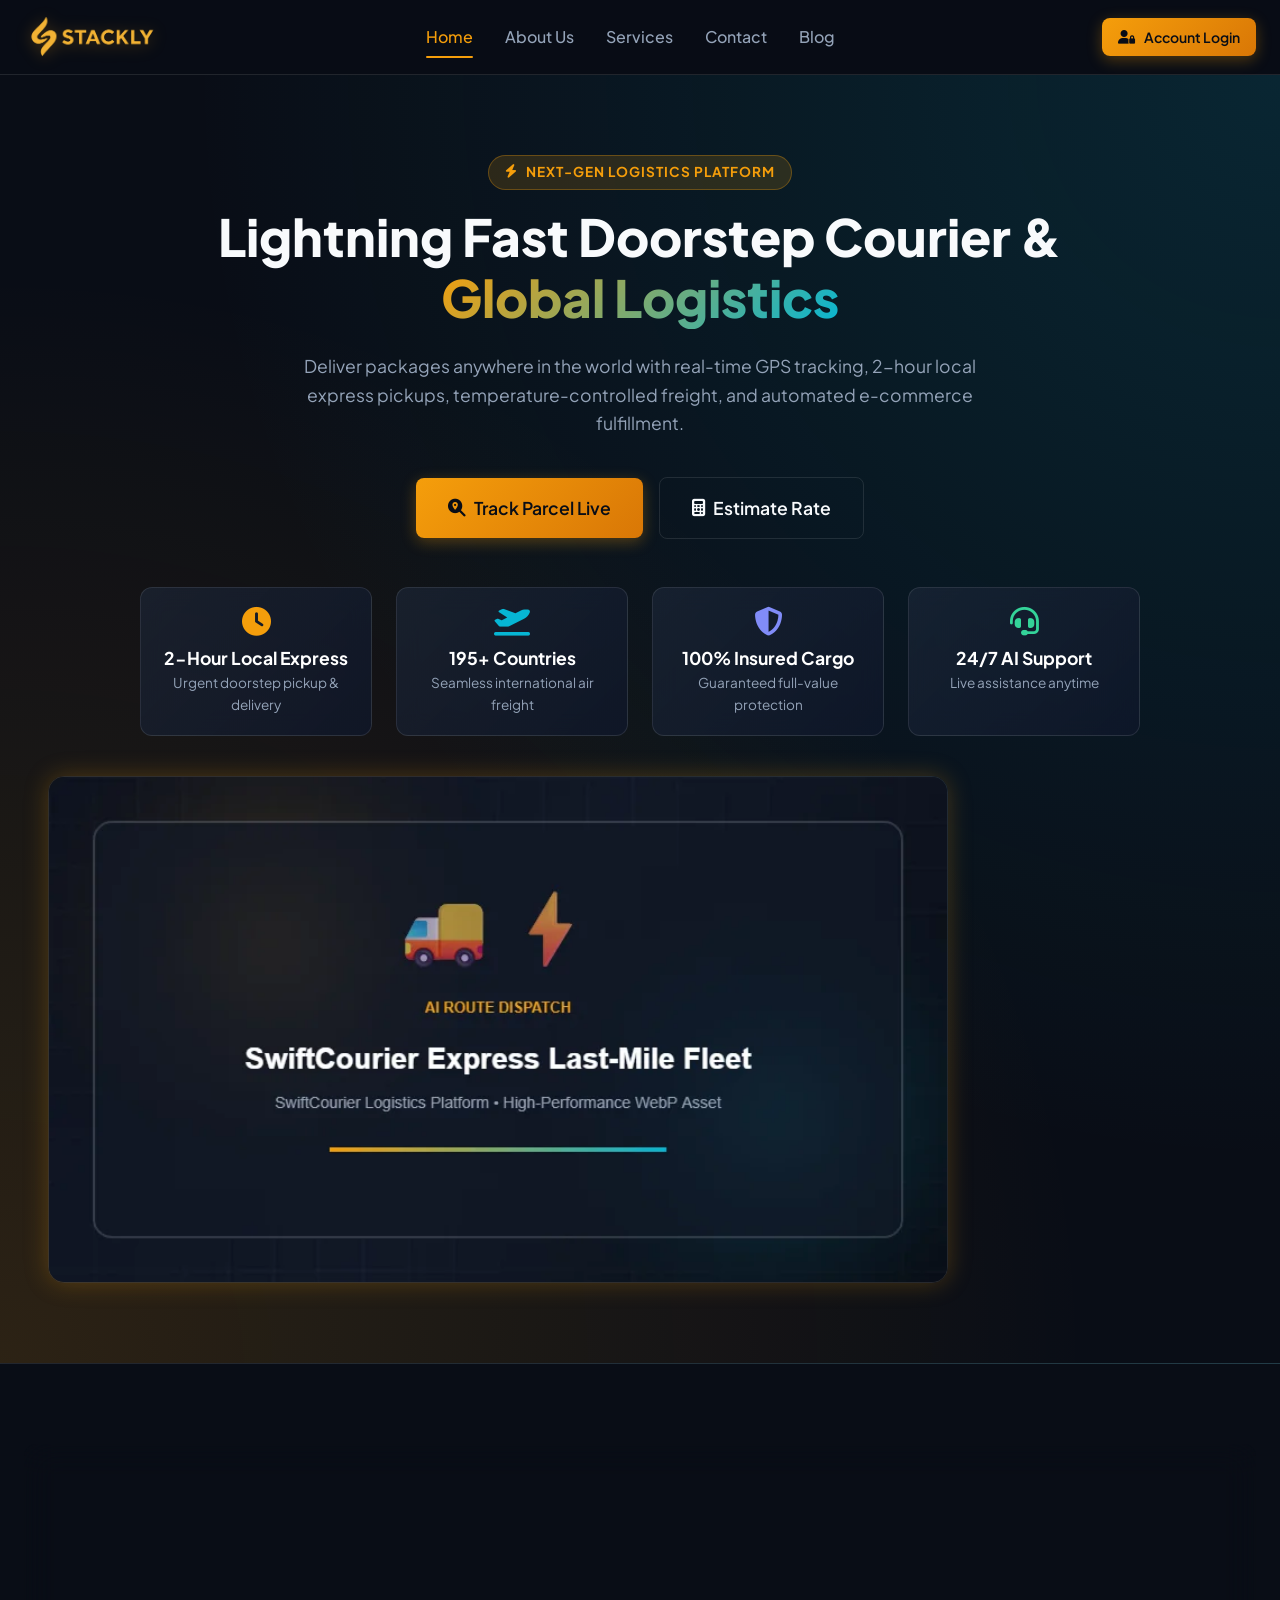
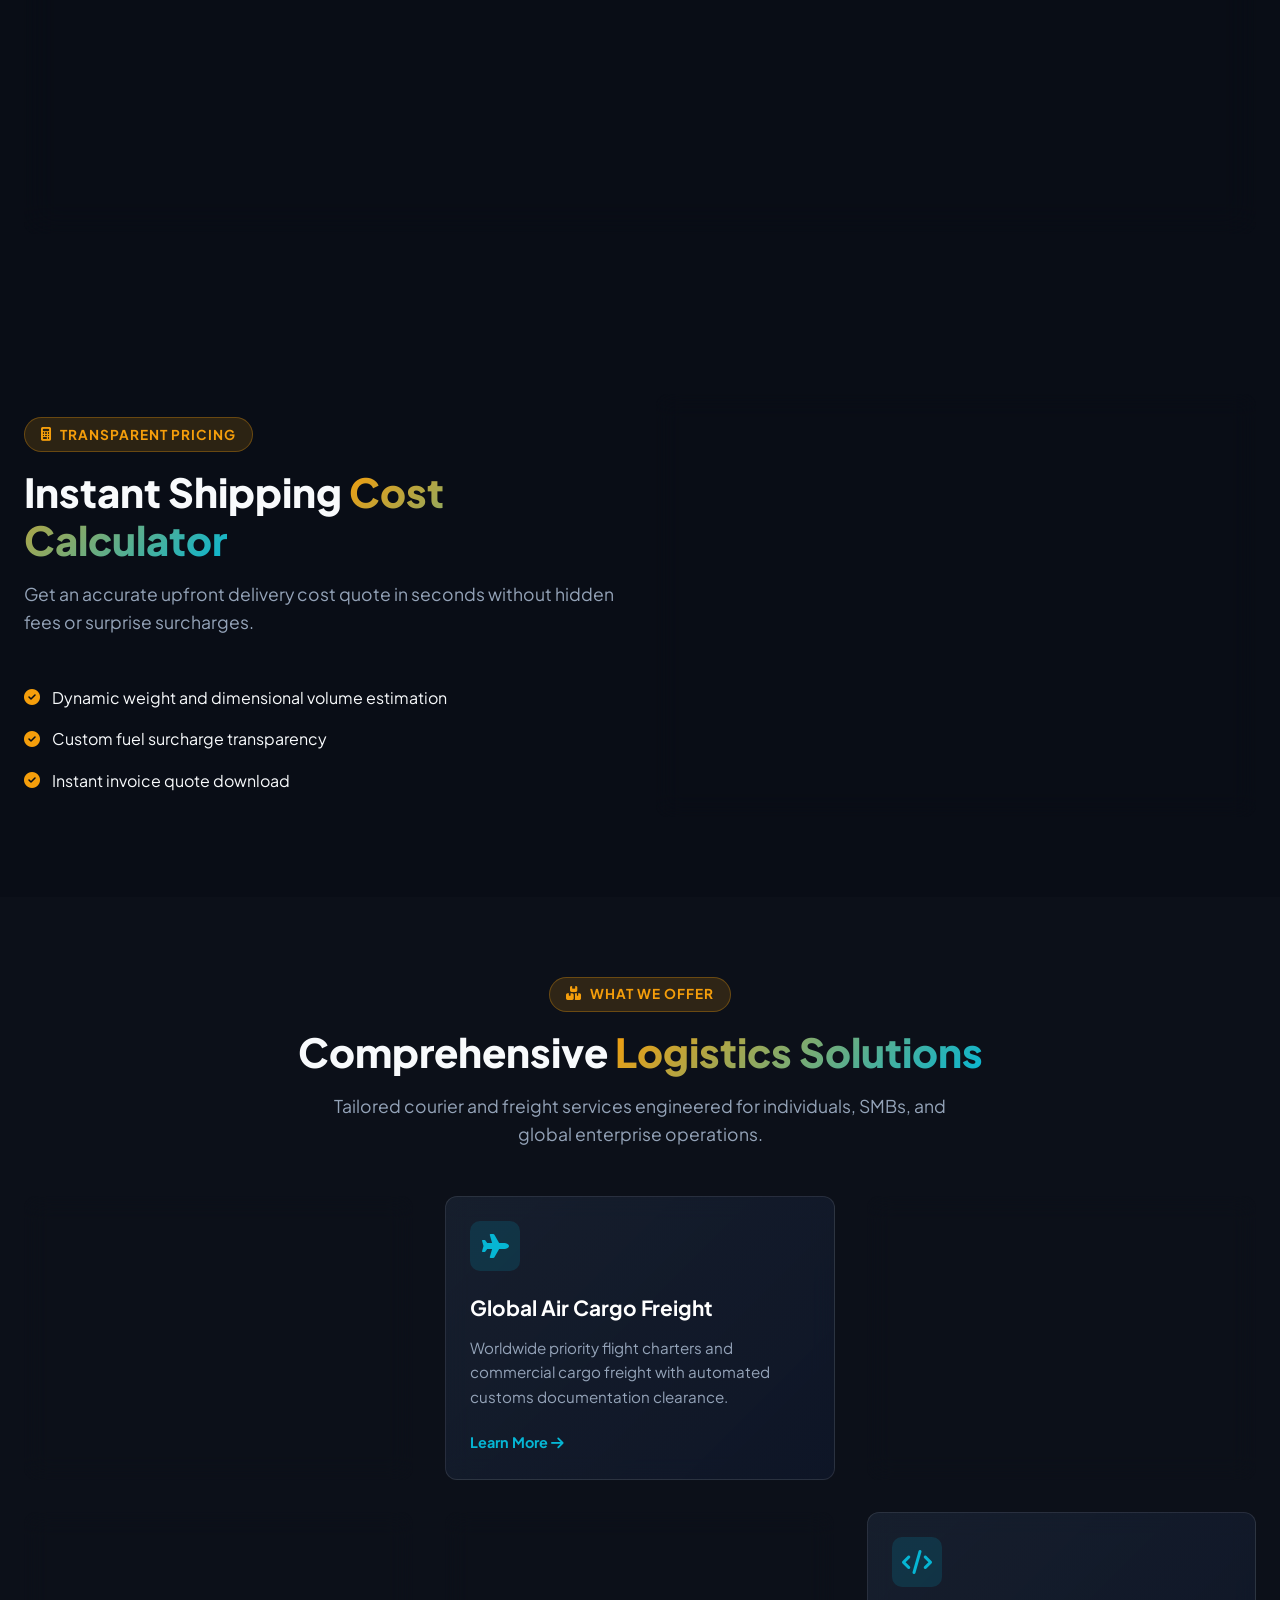
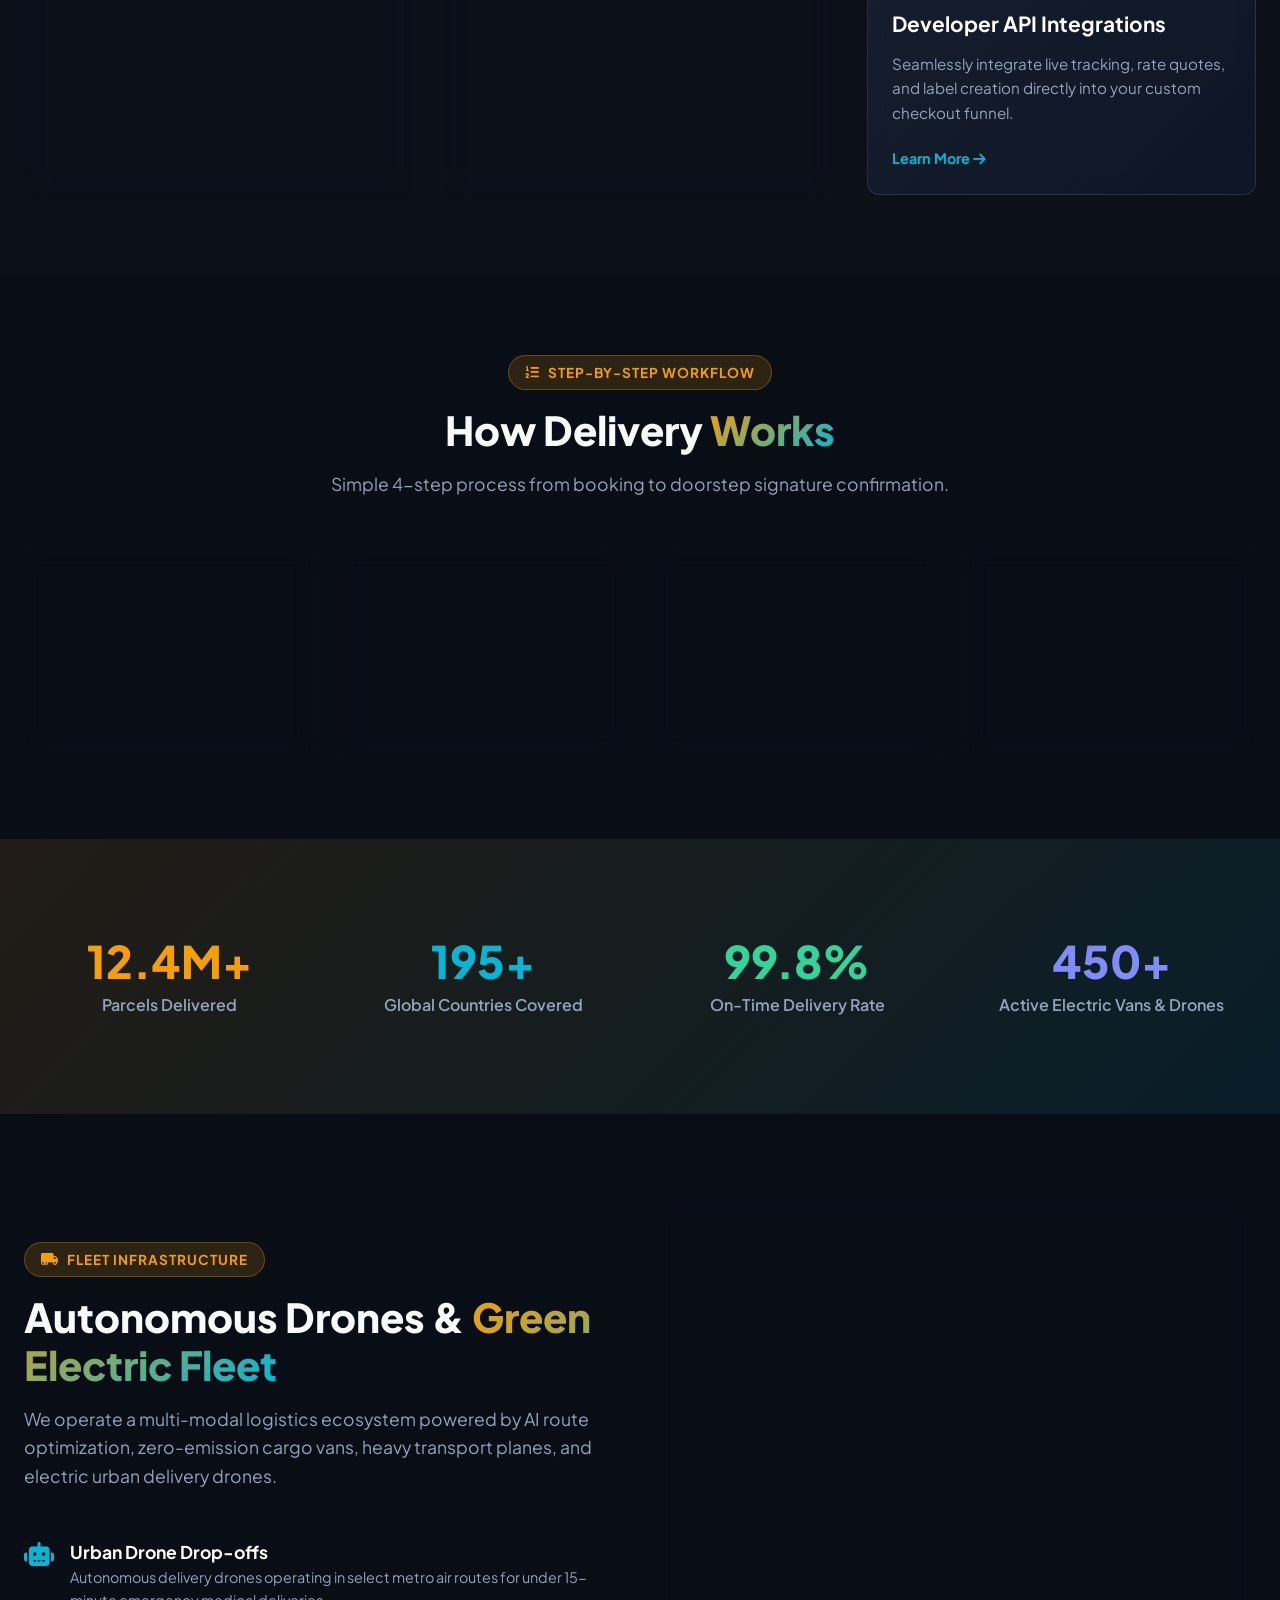
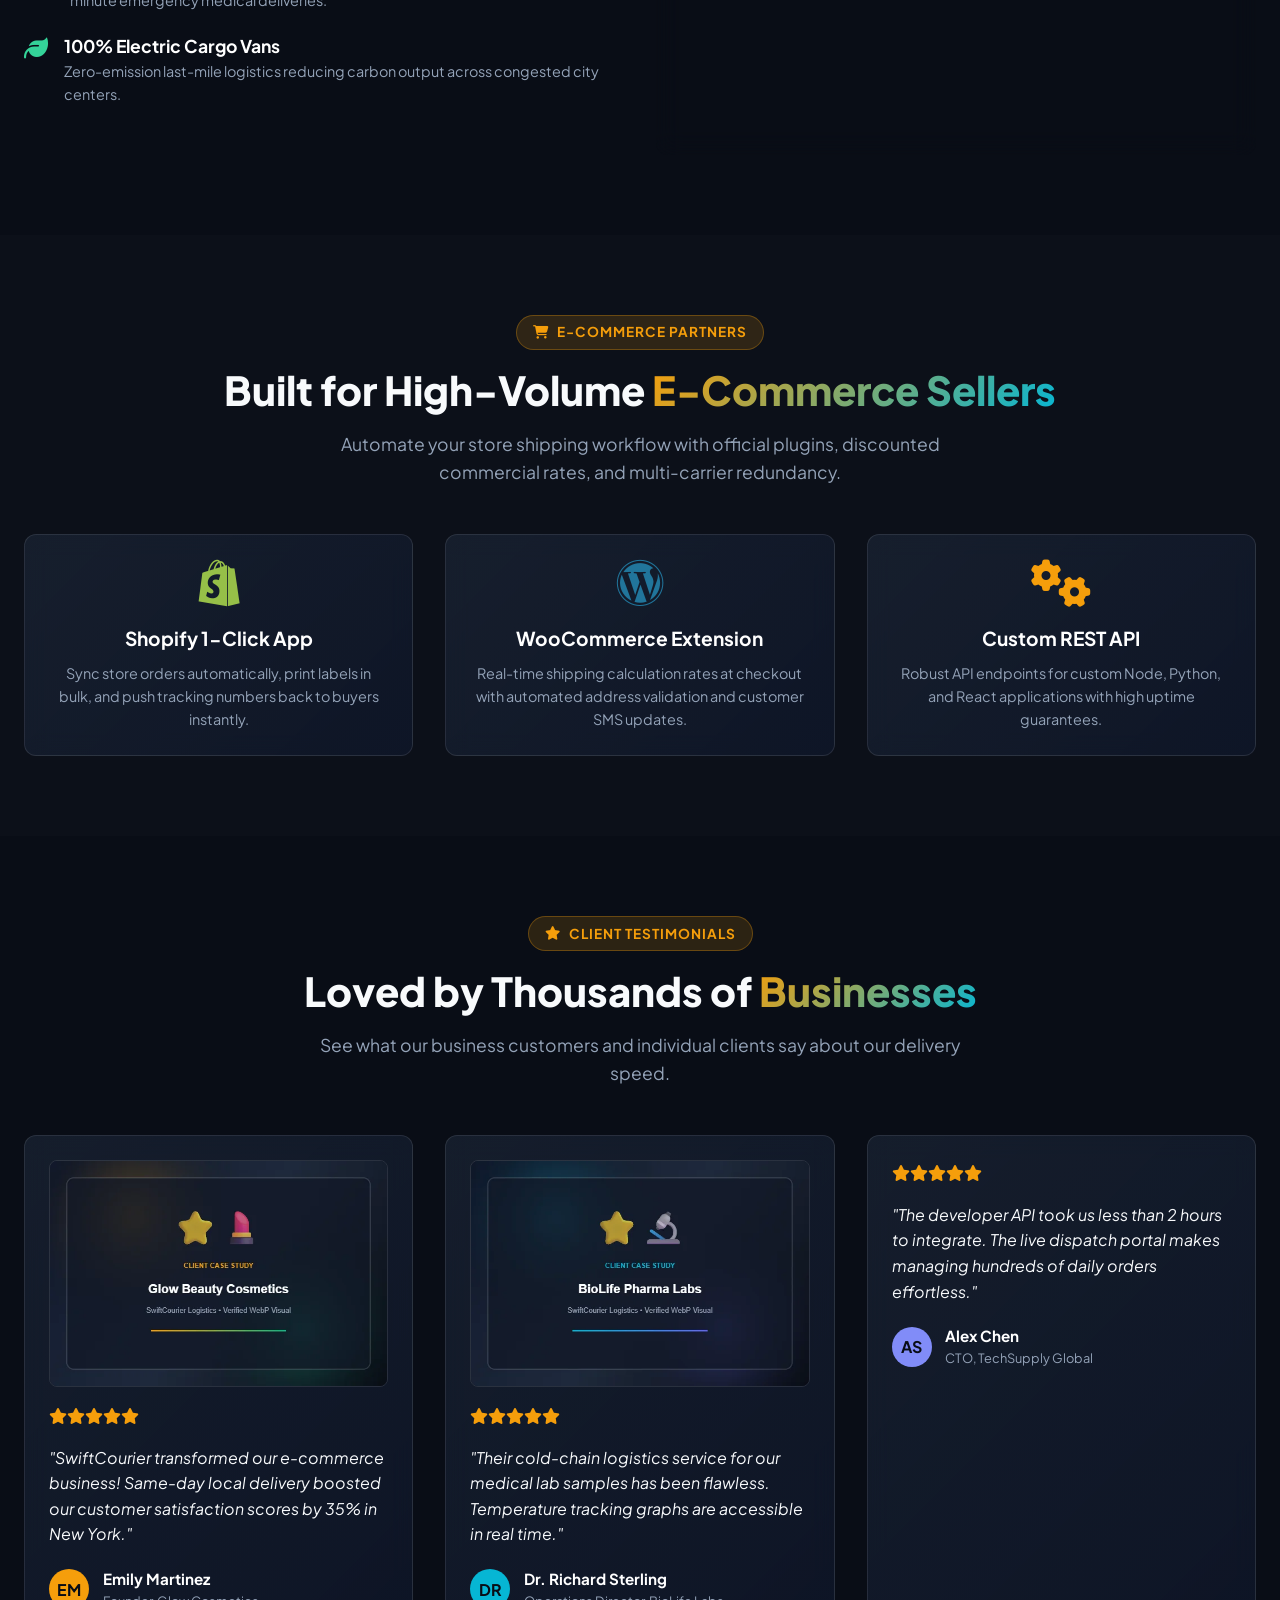
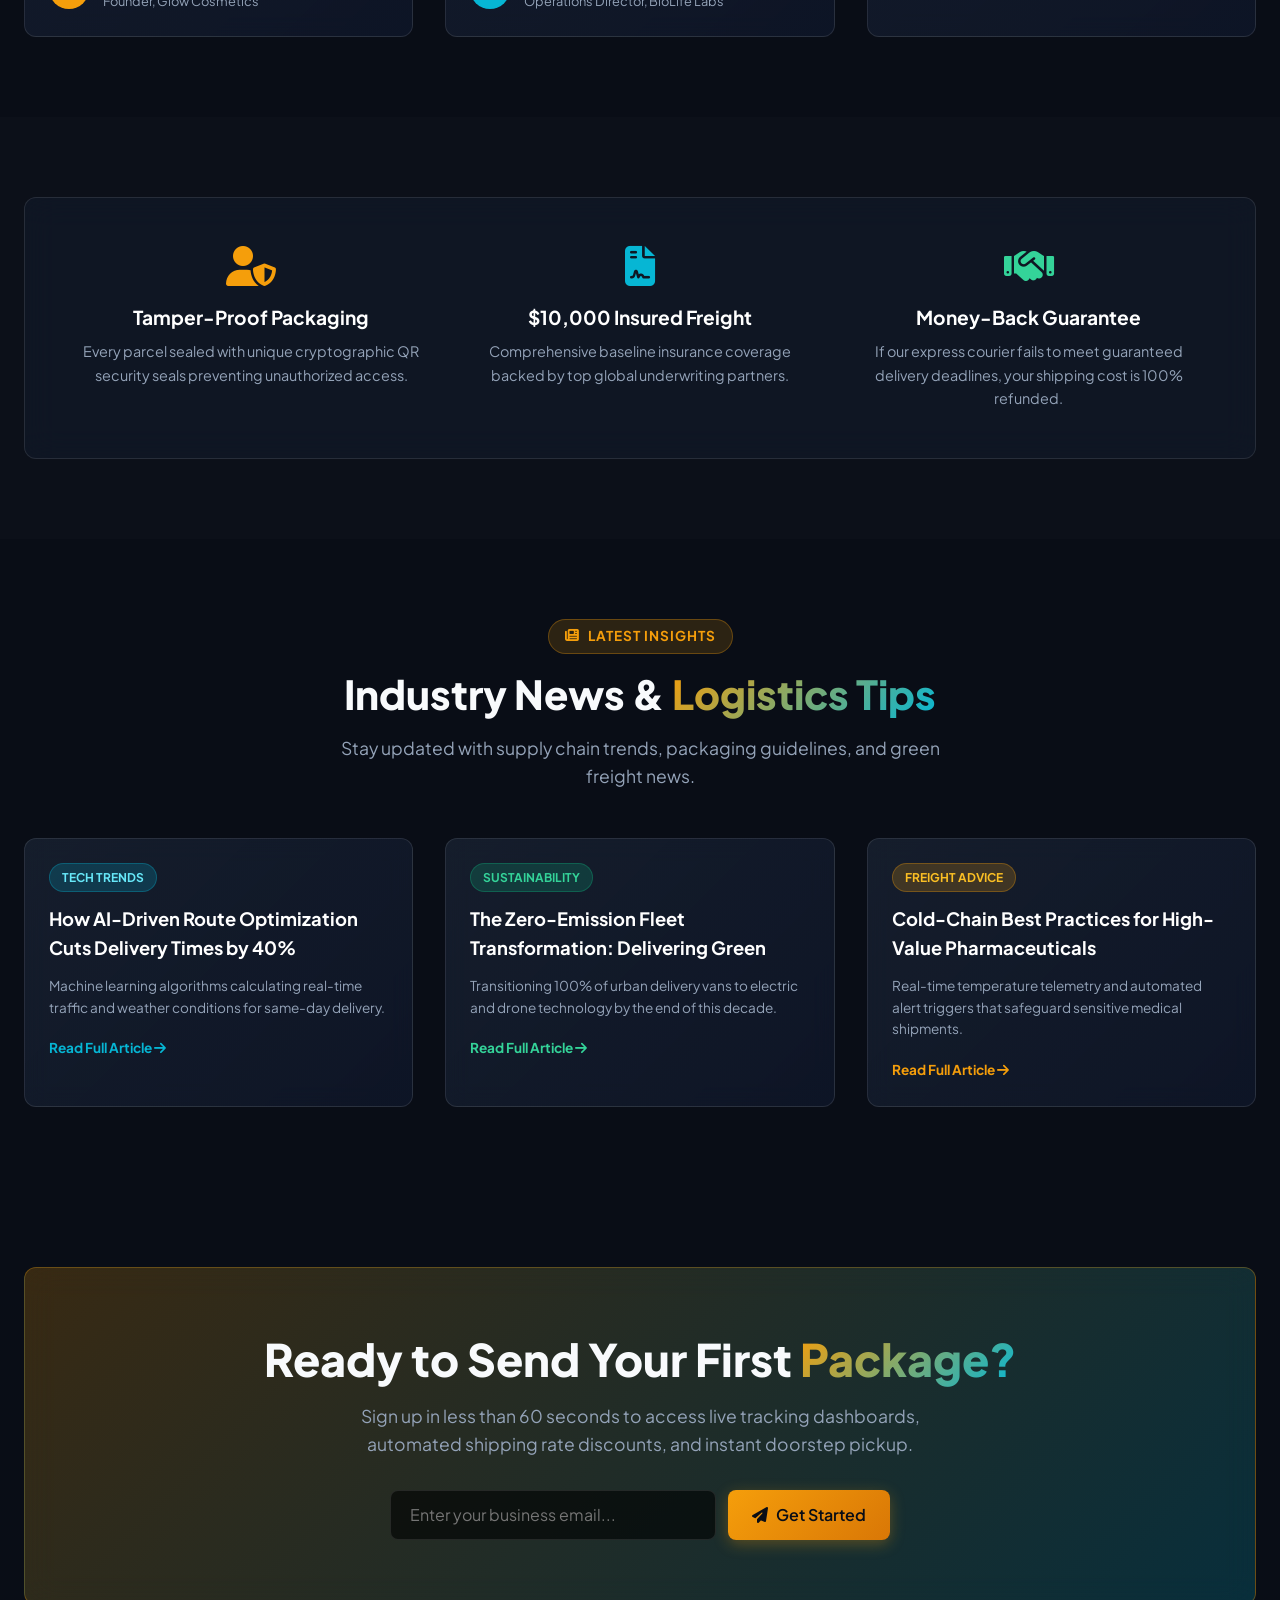
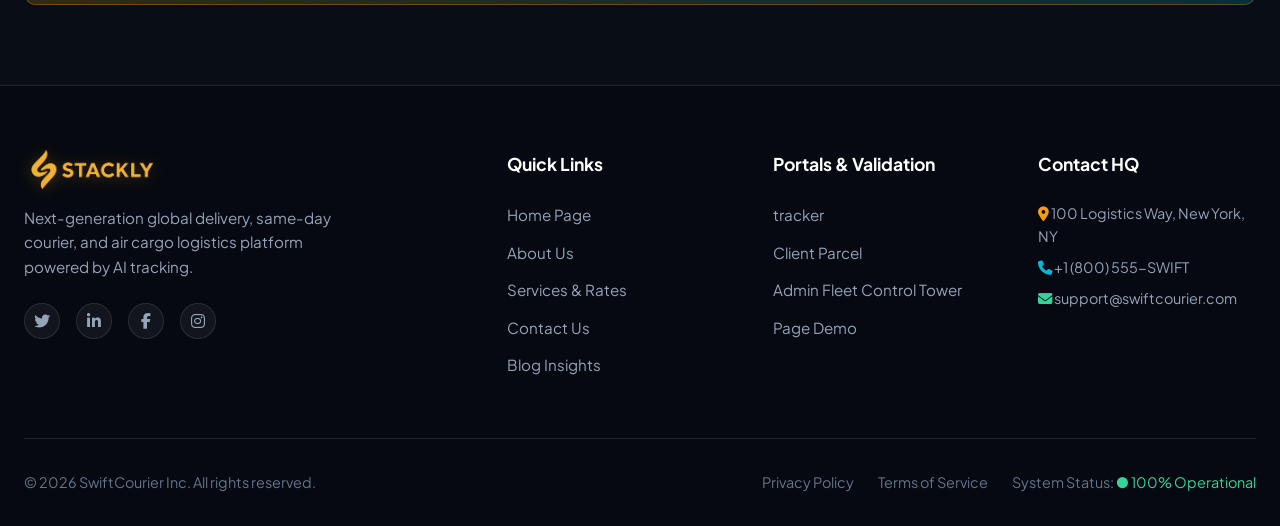
==== commit e47a857b: "Add files via upload" ====
--- a/index.html
+++ b/index.html
@@ -39,20 +39,23 @@
   <!-- Mobile Drawer -->
   <div class="drawer-overlay"></div>
   <div class="mobile-nav-drawer">
-    <div>
-      <div class="logo-brand" style="margin-bottom: 2rem;">
+    <div class="drawer-header">
+      <a href="index.html" class="logo-brand">
         <img src="logo_0950.webp" alt="SwiftCourier Logo" class="brand-logo-img">
-      </div>
-      <ul style="display: flex; flex-direction: column; gap: 1rem;">
-        <li><a href="index.html" class="nav-link active">Home</a></li>
-        <li><a href="about.html" class="nav-link">About Us</a></li>
-        <li><a href="services.html" class="nav-link">Services</a></li>
-        <li><a href="contact.html" class="nav-link">Contact</a></li>
-        <li><a href="blog.html" class="nav-link">Blog</a></li>
-      </ul>
+      </a>
+      <button class="drawer-close-btn" aria-label="Close navigation menu"><i class="fas fa-times"></i></button>
     </div>
-    <div style="display: flex; flex-direction: column; gap: 1rem;">
-      <a href="login.html" class="btn btn-primary" style="width: 100%;"><i class="fas fa-user-lock"></i> Account Login</a>
+    <div class="drawer-body">
+      <nav class="drawer-menu-links">
+        <a href="index.html" class="nav-link active"><i class="fas fa-home"></i> Home</a>
+        <a href="about.html" class="nav-link"><i class="fas fa-info-circle"></i> About Us</a>
+        <a href="services.html" class="nav-link"><i class="fas fa-cubes"></i> Services</a>
+        <a href="contact.html" class="nav-link"><i class="fas fa-envelope"></i> Contact</a>
+        <a href="blog.html" class="nav-link"><i class="fas fa-newspaper"></i> Blog</a>
+      </nav>
+      <div class="drawer-footer">
+        <a href="login.html" class="btn btn-primary"><i class="fas fa-user-lock"></i> Account Login</a>
+      </div>
     </div>
   </div>
 
@@ -527,9 +530,9 @@
     <div class="footer-bottom">
       <p>&copy; 2026 SwiftCourier Inc. All rights reserved.</p>
       <div style="display: flex; gap: 1.5rem;">
-        <a href="#">Privacy Policy</a>
-        <a href="#">Terms of Service</a>
-        <a href="#">System Status: <span style="color: #34d399;">● 100% Operational</span></a>
+        <a href="404.html">Privacy Policy</a>
+        <a href="404.html">Terms of Service</a>
+        <a href="404.html">System Status: <span style="color: #34d399;">● 100% Operational</span></a>
       </div>
     </div>
   </footer>
--- a/css/main.css
+++ b/css/main.css
@@ -208,26 +208,116 @@
   cursor: pointer;
 }
 
-/* Mobile Drawer Navigation */
+/* Mobile Drawer Navigation - Full Screen Overlay */
 .mobile-nav-drawer {
   position: fixed;
   top: 0;
-  right: -100%;
-  width: 85%;
-  max-width: 340px;
+  left: 0;
+  width: 100vw;
   height: 100vh;
-  background: var(--bg-card);
-  z-index: 1001;
-  padding: 2rem 1.5rem;
-  box-shadow: -10px 0 30px rgba(0, 0, 0, 0.8);
-  transition: right 0.4s ease;
+  height: 100dvh;
+  max-width: 100vw;
+  background: rgba(9, 13, 22, 0.98);
+  backdrop-filter: blur(20px);
+  -webkit-backdrop-filter: blur(20px);
+  z-index: 2000;
+  padding: 1.5rem;
   display: flex;
   flex-direction: column;
   justify-content: space-between;
+  opacity: 0;
+  visibility: hidden;
+  transform: scale(0.95);
+  transition: all 0.35s cubic-bezier(0.4, 0, 0.2, 1);
+  overflow-y: auto;
 }
 
 .mobile-nav-drawer.open {
-  right: 0;
+  opacity: 1;
+  visibility: visible;
+  transform: scale(1);
+}
+
+.drawer-header {
+  display: flex;
+  align-items: center;
+  justify-content: space-between;
+  margin-bottom: 1.5rem;
+  padding-bottom: 1rem;
+  border-bottom: 1px solid var(--border-glass);
+}
+
+.drawer-close-btn {
+  background: rgba(255, 255, 255, 0.08);
+  border: 1px solid var(--border-glass);
+  color: #fff;
+  width: 42px;
+  height: 42px;
+  border-radius: 50%;
+  font-size: 1.25rem;
+  cursor: pointer;
+  display: flex;
+  align-items: center;
+  justify-content: center;
+  transition: var(--transition);
+}
+
+.drawer-close-btn:hover {
+  background: var(--primary);
+  color: #090d16;
+  border-color: var(--primary);
+}
+
+.drawer-body {
+  display: flex;
+  flex-direction: column;
+  justify-content: space-between;
+  flex: 1;
+  gap: 1.5rem;
+}
+
+.drawer-menu-links {
+  display: flex;
+  flex-direction: column;
+  gap: 0.85rem;
+}
+
+.drawer-menu-links a {
+  font-size: 1.15rem;
+  font-weight: 700;
+  color: var(--text-main);
+  display: flex;
+  align-items: center;
+  gap: 0.85rem;
+  padding: 0.85rem 1.25rem;
+  border-radius: var(--radius-sm);
+  background: rgba(255, 255, 255, 0.03);
+  border: 1px solid var(--border-glass);
+  transition: var(--transition);
+}
+
+.drawer-menu-links a:hover, .drawer-menu-links a.active {
+  background: var(--primary-light);
+  color: var(--primary);
+  border-color: var(--primary);
+  transform: translateX(4px);
+}
+
+.drawer-footer {
+  margin-top: 1rem;
+  padding-top: 1rem;
+  border-top: 1px solid var(--border-glass);
+  flex-shrink: 0;
+}
+
+.drawer-footer .btn {
+  display: flex !important;
+  align-items: center;
+  justify-content: center;
+  width: 100%;
+  gap: 0.5rem;
+  padding: 0.85rem 1.25rem;
+  font-size: 1rem;
 }
 
 .drawer-overlay {
@@ -236,9 +326,9 @@
   left: 0;
   width: 100vw;
   height: 100vh;
-  background: rgba(0,0,0,0.6);
+  background: rgba(0, 0, 0, 0.8);
   backdrop-filter: blur(4px);
-  z-index: 1000;
+  z-index: 1999;
   display: none;
 }
 
@@ -443,6 +533,158 @@
   box-shadow: 0 0 10px rgba(245, 158, 11, 0.2);
 }
 
+/* Table Component & Matrix Utilities */
+.table-container {
+  background: var(--bg-card);
+  border: 1px solid var(--border-glass);
+  border-radius: var(--radius-md);
+  overflow-x: auto;
+  -webkit-overflow-scrolling: touch;
+  width: 100%;
+  margin: 1.5rem 0;
+  box-shadow: var(--shadow-sm);
+}
+
+.custom-table {
+  width: 100%;
+  min-width: 650px;
+  border-collapse: collapse;
+  text-align: left;
+}
+
+.custom-table th {
+  background: rgba(255, 255, 255, 0.03);
+  padding: 1.1rem 1.25rem;
+  color: var(--text-muted);
+  font-size: 0.85rem;
+  font-weight: 700;
+  text-transform: uppercase;
+  letter-spacing: 0.5px;
+  border-bottom: 1px solid var(--border-glass);
+  white-space: nowrap;
+}
+
+.custom-table td {
+  padding: 1.1rem 1.25rem;
+  border-bottom: 1px solid var(--border-glass);
+  color: var(--text-main);
+  font-size: 0.95rem;
+  vertical-align: middle;
+}
+
+.custom-table tr:last-child td {
+  border-bottom: none;
+}
+
+.custom-table tr:hover {
+  background: rgba(255, 255, 255, 0.02);
+}
+
+/* Email Pill & Truncation Utilities */
+.user-email-pill {
+  display: inline-flex;
+  align-items: center;
+  gap: 0.5rem;
+  background: rgba(6, 182, 212, 0.12);
+  border: 1px solid rgba(6, 182, 212, 0.3);
+  padding: 0.4rem 0.85rem;
+  border-radius: var(--radius-full);
+  font-size: 0.82rem;
+  color: #fff;
+  max-width: 230px;
+  white-space: nowrap;
+}
+
+.user-email-pill span {
+  overflow: hidden;
+  text-overflow: ellipsis;
+  white-space: nowrap;
+}
+
+/* Auth Page Layout & Card Styling */
+.auth-wrapper {
+  flex: 1;
+  width: 100%;
+  display: flex;
+  flex-direction: column;
+  align-items: center;
+  justify-content: center;
+  padding: 3rem 1.25rem;
+  max-width: 1280px;
+  margin: 0 auto;
+}
+
+.auth-header {
+  margin-bottom: 2rem;
+  text-align: center;
+}
+
+.auth-card {
+  width: 100%;
+  max-width: 520px;
+  padding: 2.5rem;
+  background: linear-gradient(135deg, rgba(30, 41, 59, 0.7) 0%, rgba(15, 23, 42, 0.9) 100%);
+  backdrop-filter: blur(16px);
+  border: 1px solid var(--border-glow);
+  border-radius: var(--radius-md);
+  box-shadow: 0 20px 50px rgba(0, 0, 0, 0.6);
+}
+
+.auth-role-grid {
+  display: grid;
+  grid-template-columns: repeat(2, 1fr);
+  gap: 0.85rem;
+  margin-top: 0.5rem;
+}
+
+.auth-role-option {
+  display: flex;
+  align-items: center;
+  gap: 0.65rem;
+  padding: 0.85rem 1rem;
+  background: rgba(0, 0, 0, 0.35);
+  border: 1px solid var(--border-glass);
+  border-radius: var(--radius-sm);
+  cursor: pointer;
+  transition: var(--transition);
+}
+
+.auth-role-option:hover {
+  border-color: var(--primary);
+  background: rgba(245, 158, 11, 0.08);
+}
+
+.auth-role-option input[type="radio"] {
+  accent-color: var(--primary);
+  width: 16px;
+  height: 16px;
+  flex-shrink: 0;
+}
+
+.auth-role-info {
+  flex: 1;
+  min-width: 0;
+}
+
+.auth-role-title {
+  color: #fff;
+  font-size: 0.88rem;
+  font-weight: 700;
+  display: block;
+  white-space: nowrap;
+  overflow: hidden;
+  text-overflow: ellipsis;
+}
+
+.auth-role-desc {
+  font-size: 0.74rem;
+  color: var(--text-muted);
+  display: block;
+  white-space: nowrap;
+  overflow: hidden;
+  text-overflow: ellipsis;
+}
+
 /* Footer Styling */
 .site-footer {
   background: #060911;
